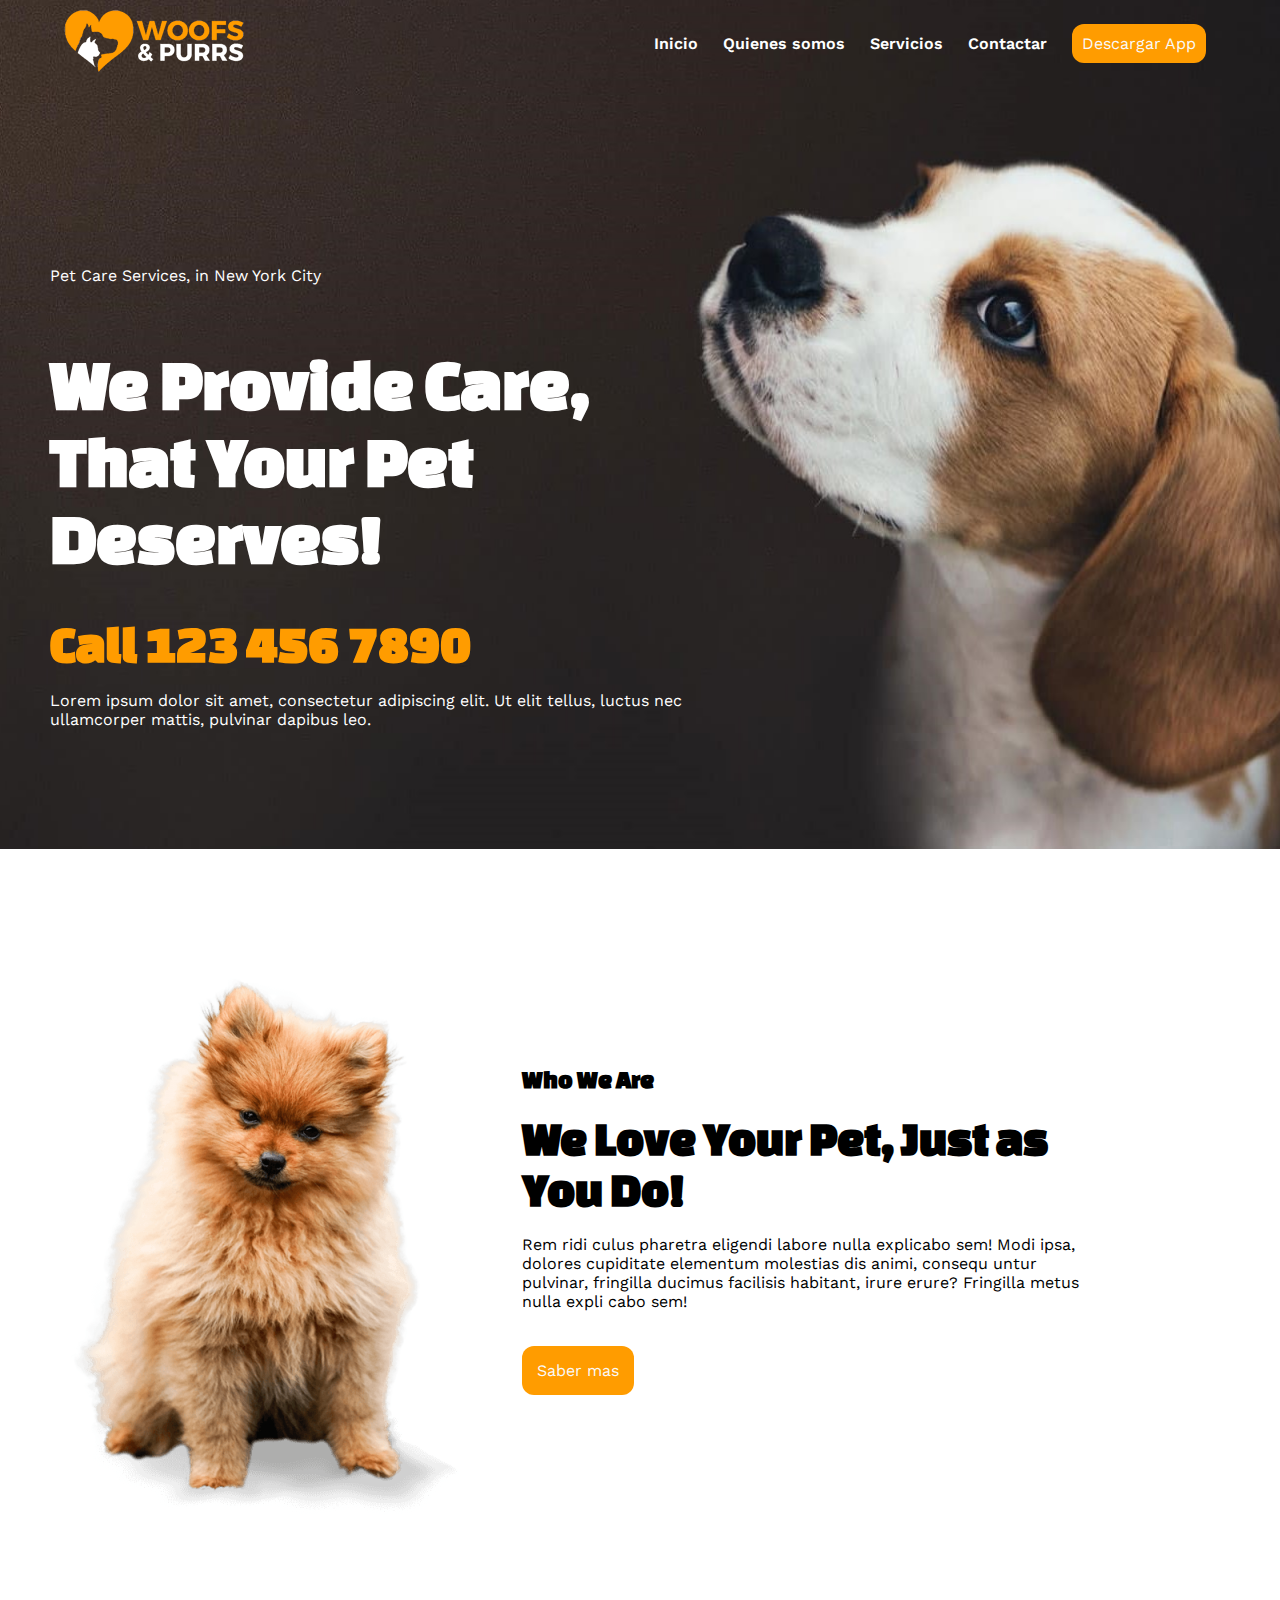
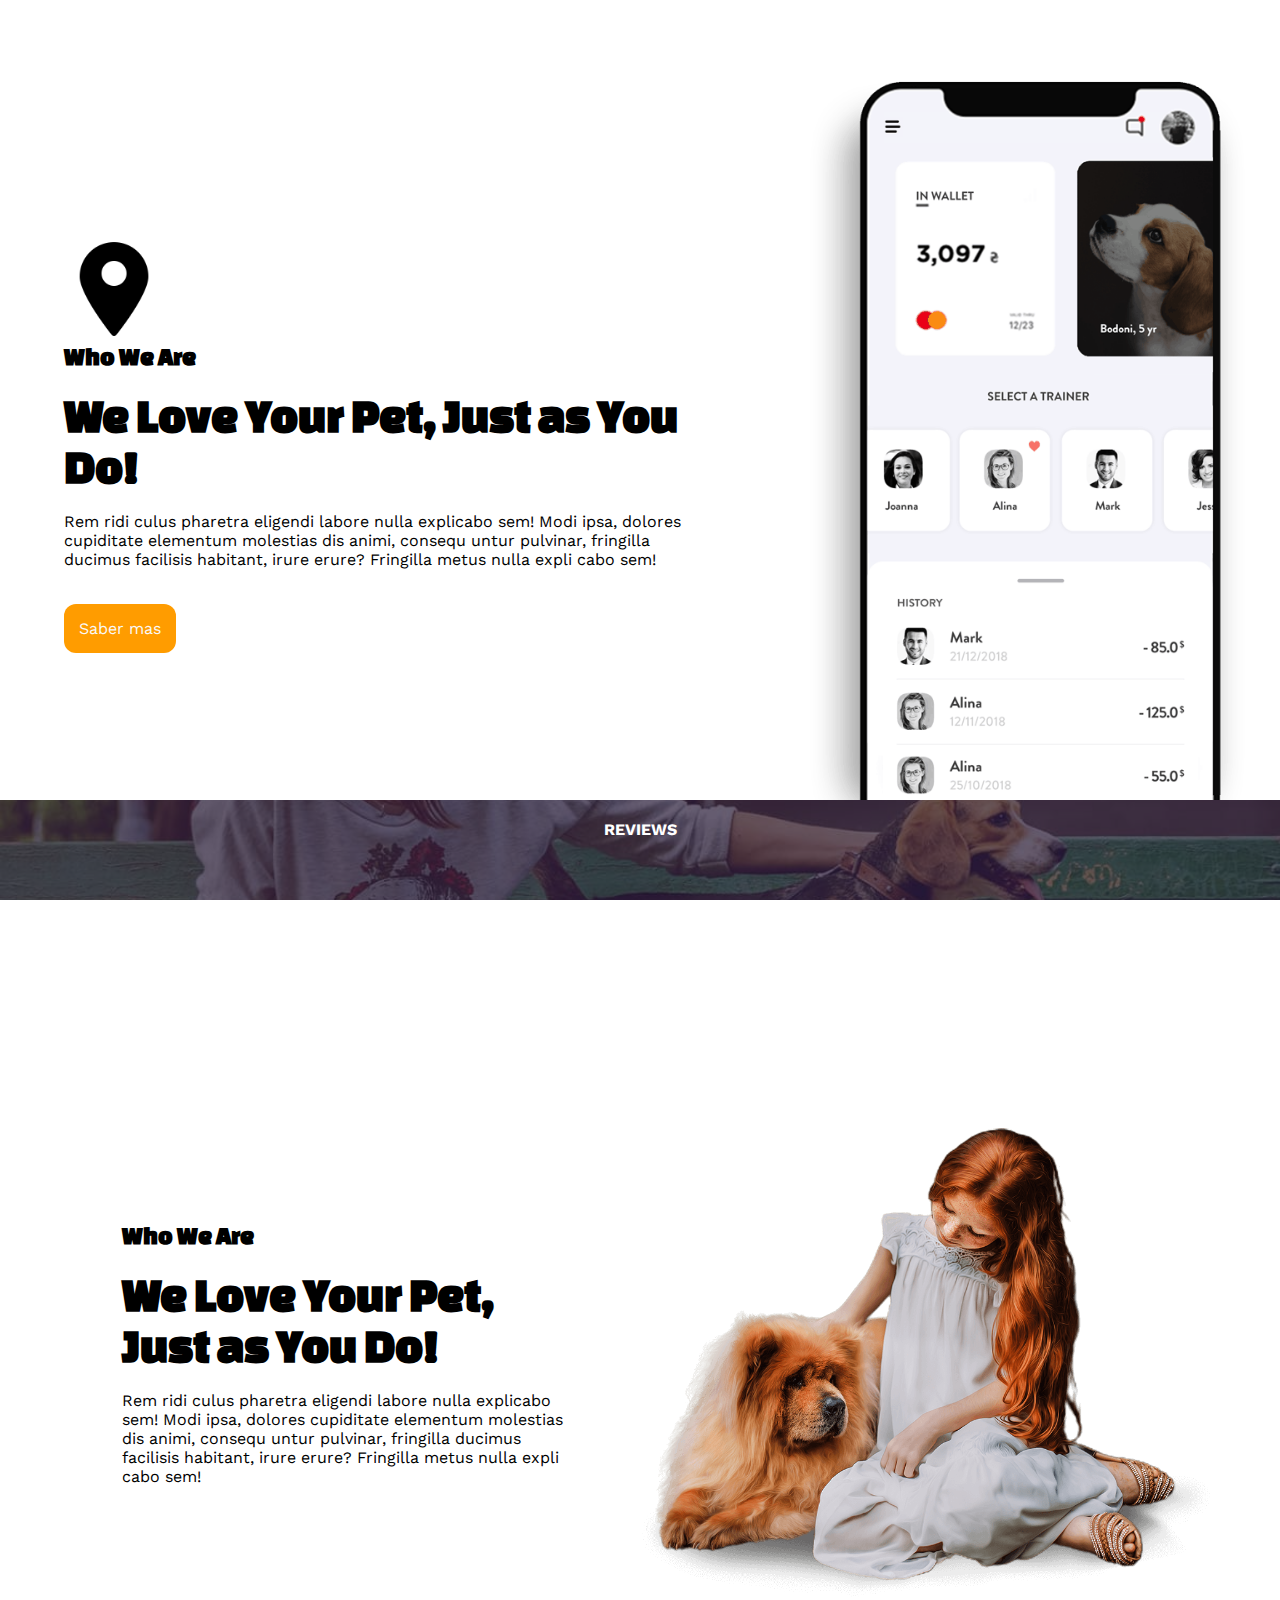
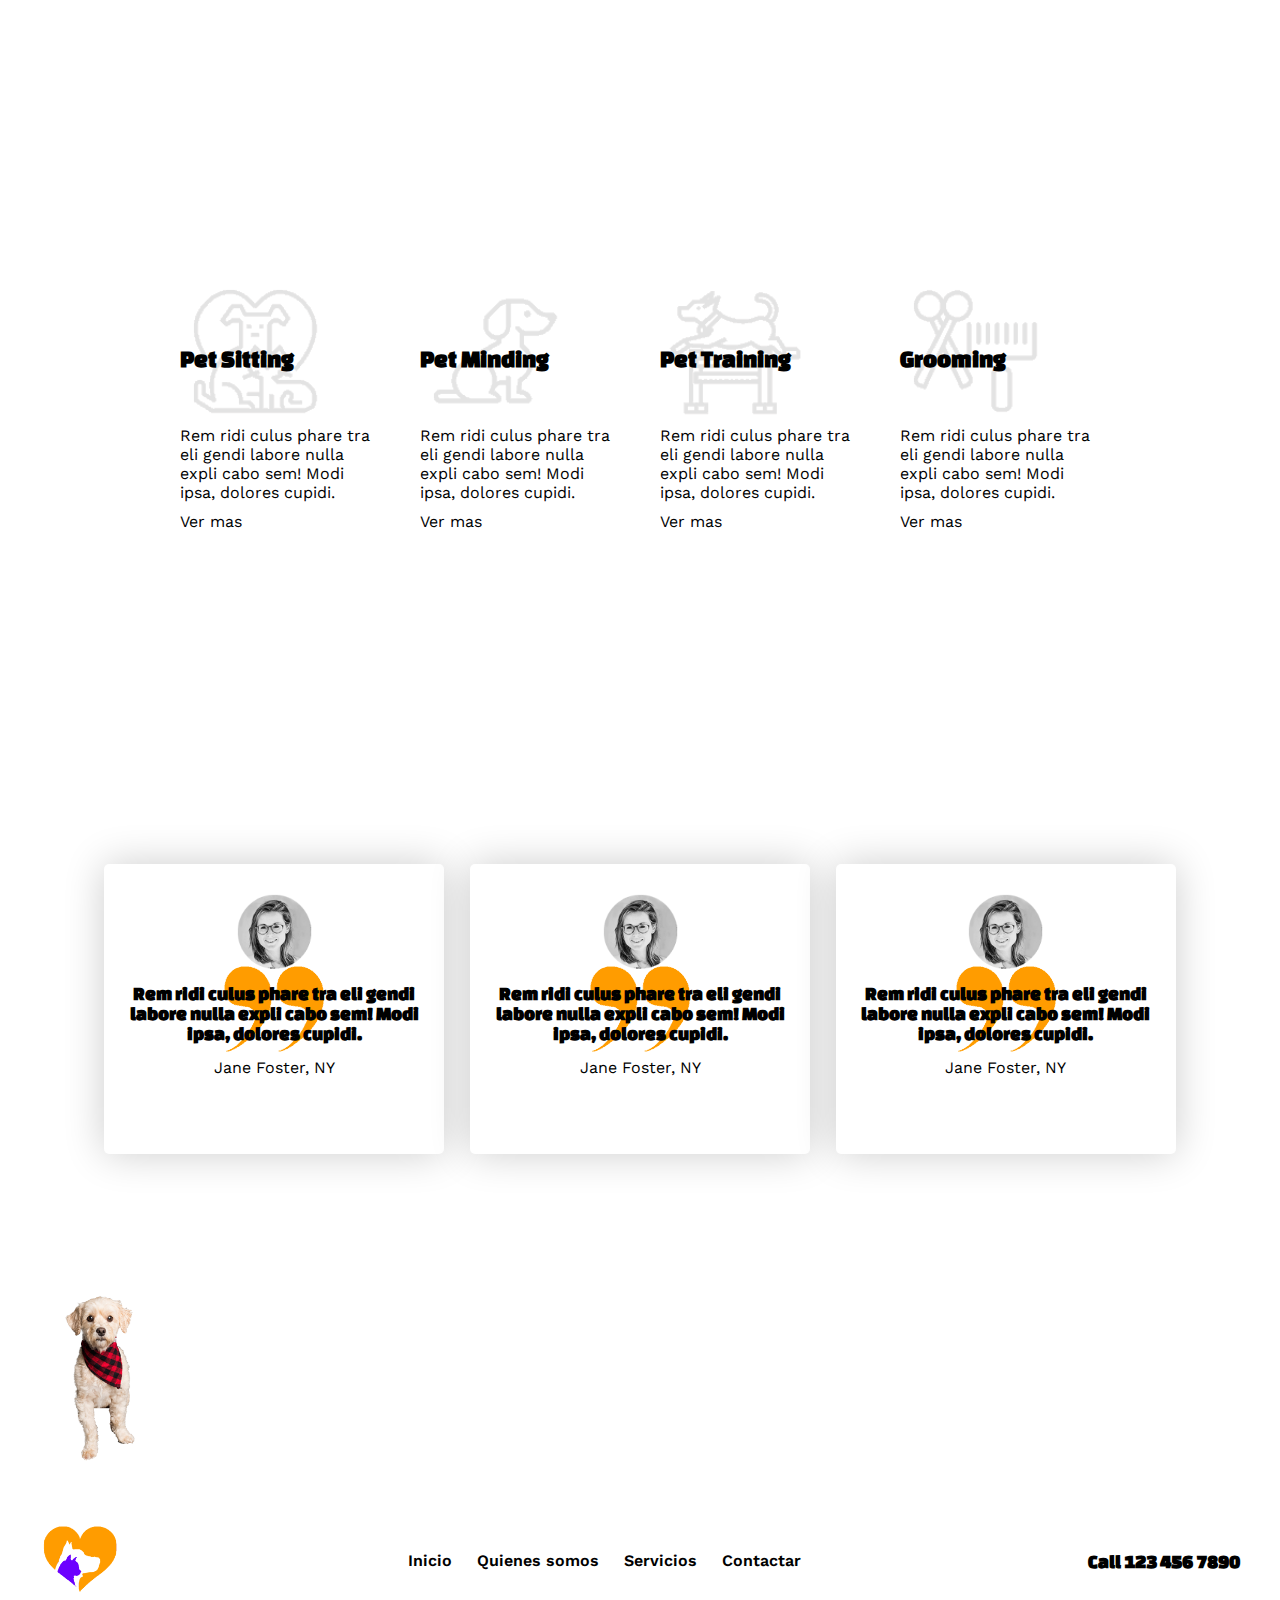
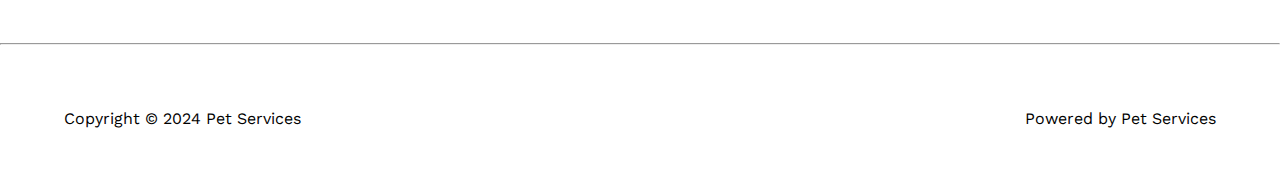
==== index.html @ 8bff8272 "Se mejora la pagina" ====
<!DOCTYPE html>
<html lang="es">
  <head>
    <meta charset="UTF-8" />
    <meta name="viewport" content="width=device-width, initial-scale=1.0" />
    <link rel="stylesheet" href="css/estilo.css" />
    <link rel="preconnect" href="https://fonts.gstatic.com" crossorigin />
    <link
      href="https://fonts.googleapis.com/css2?family=Libre+Baskerville:ital,wght@0,400;0,700;1,400&family=Work+Sans:ital,wght@0,100..900;1,100..900&display=swap"
      rel="stylesheet"
    />
    <link rel="preconnect" href="https://fonts.googleapis.com" />
    <link rel="preconnect" href="https://fonts.gstatic.com" crossorigin />
    <link
      href="https://fonts.googleapis.com/css2?family=Changa+One:ital@0;1&family=Libre+Baskerville:ital,wght@0,400;0,700;1,400&family=Work+Sans:ital,wght@0,100..900;1,100..900&display=swap"
      rel="stylesheet"
    />
   

    <title>VETERINARIA</title>
  </head>
  <body>
    <!-- encabezado lista pequenia -->
    <header id="fondo-menu-superior">
      <section class="contenedor-flexible menu-superior">
        <article  class="contenedor-flexible-espacio-eje-prin
        contenedor-menu-desplegable-flexible">
          <article class="menu-logo-texto">
            <img src="img/logo1-free-img-140x48.png" />
          </article>
          <label for="desplegable" class="boton-desplegar">
            <span class="fa-solid fa-bars">&#9776</span>
          </label>
        </article>
        <input id="desplegable" type="checkbox" />
        <nav class="menu-logo-texto">
          <ul class="menu-principal menu-pequenio">
            <li class="menu-li"><a href="#">Inicio</a></li>
            <li class="menu-li"><a href="paginas/quienes-somos.html">Quienes somos</a></li>
            <li class="menu-li"><a href="paginas/servicios.html">Servicios</a></li>
            <li class="menu-li"><a href="paginas/contactar.html">Contactar</a></li>
            <li class="elemento-boton" id="boton-descargar-app">
              <a href="#">Descargar App</a>
            </li>
          </ul>
        </nav>
      </section>
    </header>
    <!-- encabezado grande con fondo del perrito -->
    <header class="foto-encabezado">
      <article
        class="contenedor-flexible contenedor-flexible-centro-eje-sec 
        contenedor-flexible-espacio-eje-prin menu-superior"
      >
        <article class="menu-logo-texto">
          <img src="img/logo-free-img.png" />
        </article>
        <nav class="menu-logo-texto">
          <ul class="menu-principal">
            <li class="menu-li"><a href="#">Inicio</a></li>
            <li class="menu-li"><a href="paginas/quienes-somos.html">Quienes somos</a></li>
            <li class="menu-li"><a href="paginas/servicios.html">Servicios</a></li>
            <li class="menu-li"><a href="paginas/contactar.html">Contactar</a></li>
            <li class="elemento-boton" id="boton-descargar-app">
              <a href="#">Descargar App</a>
            </li>
          </ul>
        </nav>
      </article>

      <section class="contenedor-flexible" id="elemento-texto-heroe">
        <section id="elemento-texto">
          <p>Pet Care Services, in New York City</p>
          <h1>We Provide Care, That Your Pet Deserves!</h1>
          <h2>Call 123 456 7890</h2>
          <p>
            Lorem ipsum dolor sit amet, consectetur adipiscing elit. Ut elit
            tellus, luctus nec ullamcorper mattis, pulvinar dapibus leo.
          </p>
        </section>
      </section>
    </header>
    <main>
      <!-- seccion saber mas info vet primer perrito-->
      <article
        class="contenedor contenedor-flexible contenedor-flexible-centro-eje-sec"
      >
        <img class="contenedor-imagen" src="img/dog-about-400x542.png" />
        <section class="contenedor-informacion">
          <h3>Who We Are</h3>
          <h2>We Love Your Pet, Just as You Do!</h2>
          <p>
            Rem ridi culus pharetra eligendi labore nulla explicabo sem! Modi
            ipsa, dolores cupiditate elementum molestias dis animi, consequ
            untur pulvinar, fringilla ducimus facilisis habitant, irure erure?
            Fringilla metus nulla expli cabo sem!
          </p>
          <article class="elemento-boton" id="boton-saber-mas">
            <a href="#"
              >Saber mas
              <i class="fas fa-caret-right"></i>
            </a>
          </article>
        </section>
      </article>

      <!-- seccion ubicacion vet -->
      <article
        class="contendor-celular contenedor-flexible 
        contenedor-flexible-centro-eje-sec 
        contenedor-flexible-inverso-eje-prin
        contenedor-inverso"
      >
        <img
          class="contenedor-imagen imagen-celular"
          src="img/app-design-free-img-1.png"
        />
        <section class="contenedor-informacion">
          <img class="imagen-localizacion" src="img/localizacion.png" />

          <h3>Who We Are</h3>
          <h2>We Love Your Pet, Just as You Do!</h2>
          <p>
            Rem ridi culus pharetra eligendi labore nulla explicabo sem! Modi
            ipsa, dolores cupiditate elementum molestias dis animi, consequ
            untur pulvinar, fringilla ducimus facilisis habitant, irure erure?
            Fringilla metus nulla expli cabo sem!
          </p>
          <article class="elemento-boton" id="boton-saber-mas">
            <a href="#"
              >Saber mas
              <i class="fas fa-caret-right"></i>
            </a>
          </article>
        </section>
      </article>

      <!-- seccion clientes vet -->
      <article class="fondo-contendor-redes-sociales ">
        <div class="fondo-morado-redes-sociales">
         
          <p>REVIEWS</p>
        
        </div>

      </article>

      <!-- contenedor info con foto de ninia -->
      <article
        class="contenedor contenedor-flexible contenedor-flexible-centro-eje-sec 
        contenedor-flexible-inverso-eje-prin "
      >
        <img class="imagen-nina" src="img/girl-with-dog-1.png" />
        <section class="contenedor-informacion">
          <h3>Who We Are</h3>
          <h2>We Love Your Pet, Just as You Do!</h2>
          <p>
            Rem ridi culus pharetra eligendi labore nulla explicabo sem! Modi
            ipsa, dolores cupiditate elementum molestias dis animi, consequ
            untur pulvinar, fringilla ducimus facilisis habitant, irure erure?
            Fringilla metus nulla expli cabo sem!
          </p>
        </section>
      </article>

      <!-- seccion servicios vet -->
      <section
        class="contenedor contenedor-flexible contenedor-flexible-centro-eje-sec
         contenedor-flexible-centro-eje-prin contenedor-flexible-wrap"
      >
        <section class="targeta-servicio">
          <section
            class="imagen-contenedor imagen-targeta-servicios"
            style="background-image: url(img/sitting-free-img.png)"
          >
            <h2>Pet Sitting</h2>
          </section>
          <p>
            Rem ridi culus phare tra eli gendi labore nulla expli cabo sem! Modi
            ipsa, dolores cupidi.
          </p>
          <section class="elemento-boton targeta-referencia boton-ver-mas">
            <a href="" class=""
              >Ver mas
              <i class="fas fa-caret-right"></i>
            </a>
          </section>
        </section>

        <section class="targeta-servicio">
          <section
            class="imagen-contenedor imagen-targeta-servicios"
            style="background-image: url(img/minding-free-img.png)"
          >
            <h2>Pet Minding</h2>
          </section>
          <p>
            Rem ridi culus phare tra eli gendi labore nulla expli cabo sem! Modi
            ipsa, dolores cupidi.
          </p>
          <section class="elemento-boton targeta-referencia boton-ver-mas">
            <a href="" class=""
              >Ver mas
              <i class="fas fa-caret-right"></i>
            </a>
          </section>
        </section>

        <section class="targeta-servicio">
          <section
            class="imagen-contenedor imagen-targeta-servicios"
            style="background-image: url(img/training-free-img.png)"
          >
            <h2>Pet Training</h2>
          </section>
          <p>
            Rem ridi culus phare tra eli gendi labore nulla expli cabo sem! Modi
            ipsa, dolores cupidi.
          </p>
          <section class="elemento-boton targeta-referencia boton-ver-mas">
            <a href="" class=""
              >Ver mas
              <i class="fas fa-caret-right"></i>
            </a>
          </section>
        </section>

        <section class="targeta-servicio">
          <section
            class="imagen-contenedor imagen-targeta-servicios"
            style="background-image: url(img/grooming-free-img.png)"
          >
            <h2>Grooming</h2>
          </section>
          <p>
            Rem ridi culus phare tra eli gendi labore nulla expli cabo sem! Modi
            ipsa, dolores cupidi.
          </p>
          <section class="elemento-boton targeta-referencia boton-ver-mas">
            <a href="" class=""
              >Ver mas
              <i class="fas fa-caret-right"></i>
            </a>
          </section>
        </section>
      </section>

      <!-- seccion clientes experiencias -->
      <section
        class="contenedor contenedor-flexible contenedor-flexible-centro-eje-sec contenedor-flexible-centro-eje-prin contenedor-clientes contenedor-flexible-wrap"
      >
        <section class="targeta-clientes">
          <img src="img/client1-free-img.png" alt="" class="imagen-cliente" />
          <h3>
            Rem ridi culus phare tra eli gendi labore nulla expli cabo sem! Modi
            ipsa, dolores cupidi.
          </h3>
          <p class="targeta-referencia">Jane Foster, NY</p>
        </section>
        <section class="targeta-clientes">
          <img src="img/client1-free-img.png" alt="" class="imagen-cliente" />
          <h3>
            Rem ridi culus phare tra eli gendi labore nulla expli cabo sem! Modi
            ipsa, dolores cupidi.
          </h3>
          <p class="targeta-referencia">Jane Foster, NY</p>
        </section>

        <section class="targeta-clientes">
          <img src="img/client1-free-img.png" alt="" class="imagen-cliente" />
          <h3>
            Rem ridi culus phare tra eli gendi labore nulla expli cabo sem! Modi
            ipsa, dolores cupidi.
          </h3>
          <p class="targeta-referencia">Jane Foster, NY</p>
        </section>
      </section>

      <!-- <iframe src="https://www.google.com/maps/embed?pb=!1m14!1m12!1m3!1d30461.81505356121!2d-66.1521268!3d-17.3768704!2m3!1f0!2f0!3f0!3m2!1i1024!2i768!4f13.1!5e0!3m2!1ses-419!2sbo!4v1712264221948!5m2!1ses-419!2sbo" width="600" height="450" style="border:0;" allowfullscreen="" loading="lazy" referrerpolicy="no-referrer-when-downgrade"></iframe> -->
    </main>

    <footer>
      <img src="img/doggy-214x300.png" id="imagen-doggy" >
      <section
        class="contenedor-flexible contenedor-flexible-espacio-eje-prin 
        contenedor-flexible-centro-eje-sec contenedor-footer"
      >
     
        <article class="menu-logo-texto">
          <img src="img/favicon-free-img.png" class="imagen-logo-footer" />
        </article>
        <nav class="menu-logo-texto">
          <ul class="menu-principal">
            <li class="menu-li"><a href="#">Inicio</a></li>
            <li class="menu-li"><a href="paginas/quienes-somos.html">Quienes somos</a></li>
            <li class="menu-li"><a href="paginas/servicios.html">Servicios</a></li>
            <li class="menu-li"><a href="paginas/contactar.html">Contactar</a></li>
          </ul>
        </nav>
        <h3>Call 123 456 7890</h3>
      </section>
      <hr />
      <section
        class="contenedor-flexible contenedor-flexible-espacio-eje-prin texto-footer"
      >
        <p>Copyright © 2024 Pet Services</p>
        <p>Powered by Pet Services</p>
      </section>
    </footer>
  </body>
</html>
---- css/estilo.css ----
:root{
    --color-amarillo:#ff9c00;
}
*{
    margin: 0;
    padding: 0;
   
}
.imagen-celular{
    height: auto;
    width: 500px;
    position: relative;
    animation-name: efecto-celular;
    animation-duration: 1s;
    z-index: 1;
}
@keyframes efecto-celular{
    0%  {top:100px;}
    75% {top:0px;}
    100% {top:0px;}
}
.fondo-contendor-redes-sociales{
    
    background-image: url("../img/feature-img2-free-img.jpg");
    background-position: center center;
    background-size: cover;
    background-repeat: no-repeat;
    position: relative;
    width: 100%;
    top: -80px;
    height: 100px;
    z-index: 2;
}



.fondo-morado-redes-sociales{
    background-color: rgba(38, 26, 53, 0.7);
    height: 100px;
    text-align: center;
}
.fondo-morado-redes-sociales p{
    position: relative;
    padding-top: 20px;
    color: white;
    font-weight: bold;
    
    
}
.contenedor-flexible{
    display: flex;
    flex-direction: row;
}
.contenedor-flexible-columnas{
    flex-direction: column;
}
.contenedor-flexible-inverso-eje-prin{
    flex-direction: row-reverse;
}
.contenedor-flexible-inverso-eje-sec{
    flex-direction: column-reverse;
}
.contenedor-flexible-centro-eje-prin{
    justify-content: center;
}
.contenedor-flexible-centro-eje-sec{
    align-items: center;
}
.contenedor-flexible-espacio-eje-prin{
    justify-content: space-between;
}
.contenedor-flexible-espacio-eje-sec{
    align-items: space-between;
}
.contenedor-flexible-wrap{
    flex-wrap: wrap;
}
body{
    font-family: "Work Sans", sans-serif;
}
.foto-encabezado{
    background-image: url("../img/perrito-pequenio.jpg");
    background-repeat: no-repeat;
    background-size:110% 110%;
    background-position: center center;
}
.targeta-clientes{
    margin: 1%;
    flex-basis: 300px;
    height: 250px;
    padding: 20px;
    box-shadow:0px 0px 40px  rgba(0, 0, 0, 0.2);
    border-radius: 5px;
    background-image: url("../img/quotes-free-img.png");
    background-size: auto;
    background-position:center center;
    background-repeat: no-repeat;
    text-align: center;
    background-color: #ffffff;
}
#fondo-menu-superior{
display: none;
}
.menu-superior{
    width: 90%;
    margin: 0 auto;
    padding: 10px;
}

.menu-principal li{
    display: inline;
    padding: 0 10px;
    
}
.menu-principal .menu-li a{
    text-decoration: none;
    font-weight: 600;
    color: rgb(255, 255, 255);

    
}
.menu-principal .menu-li a:hover{
    color: #ff9c00;
    font-weight: 600;
    
}
.elemento-boton a{
    text-decoration: none;
    color: rgb(250, 249, 249);
    background-color: #ff9c00;
    padding: 15px;
    border-radius: 12px;
    margin: 50px 0;
}
#boton-descargar-app a{
    padding: 10px;

}
.elemento-boton a:hover{
    background-color: #6c00ff;
    color: #ffffff;
}
#elemento-texto-heroe{
    justify-content:left;
}
.boton-secundario a{
    padding: 20px;
}
h1,h2,h3{
    font-family: "Changa One", display;
}
#elemento-texto{
    width: 50%;
    margin: 180px 0 100px 50px;
}
#elemento-texto p{
    font-size: 1em;
    color: #ffffff;
    padding-bottom: 20px;
    
}
#elemento-texto h1{
    font-size: 4.5em;
    color: #ffffff;
    font-weight: bold;
    padding: 40px 0;
}

#elemento-texto h2{
    font-size: 52px;
    color: var(--color-amarillo);
    font-weight: bold;
    padding-bottom: 20px;
}
#imagen-doggy{
    height: auto;
    width: 10%;
    padding-left: 3%;
}
/*  */
.contenedor{
 background-color: #ffffff;
 height: auto;
 width: 90%;
 padding: 10% 0 10% 5%;
}

.imagen-nina{
    height: auto;
    width: 50%;
    padding-top: 20px;

}

.contenedor-informacion{
    width: 50%;
    margin: 0 5%;
}
.contenedor-informacion h3{
font-size: 25px;
}
.contenedor-informacion p{
    font-size: 16px;
    }
    
.contenedor-informacion h2{
    font-size: 3rem;
    margin: 20px 0;

    }

#boton-saber-mas{
    margin: 50px 0;
}

#boton-saber-mas a{
    padding: 15px;
}
.contenedor-inverso{
    justify-content: flex-end;
}
.imagen-localizacion{
    height:100px;
     width:100px;
}
.imagen-targeta-servicios h2{
    padding-top: 15px
}
.imagen-targeta-servicios{
    height: 50%;
    display: flex;
    align-items: center;
    background-size: contain;
    background-repeat: no-repeat;
}

.contenedor-clientes{
    width: 100%;
    padding-left: 0%;
}
.contenedor-footer{
    padding: 40px;
}
.imagen-logo-footer{
    height: 80px;
    width: auto;
}
.texto-footer{
    padding: 5%;
}

.imagen-cliente{
    height: 30%; width: 25%; margin: 10px;
}
.targeta-referencia{
    padding-top: 5%
}
.boton-ver-mas a{
    background-color: transparent; color: black; padding: 0;
}
.contenedor-footer .menu-principal a{
    color: black;
}
.targeta-servicio{
    flex-basis: 200px; height: 300px; padding: 20px
}
.boton-desplegar{
    width: 5%;
     background-color: var(--color-amarillo); 
     text-align: center;
      padding: 2%;
      height: 5%;
    

}
#desplegable{
    display: none;
 
}
.boton-desplegar{
    cursor: pointer;
}
@media  (width<900px) {
   
    .contenedor-flexible{
        flex-direction: column;
    }


    .texto-footer {
        flex-direction: row;
   }
   .contendor-celular{
    flex-direction:column-reverse;
    }
    .contenedor-menu-desplegable-flexible{
        display: flex;
        flex-direction: row;
        align-items: center;
    }
    .contenedor-flexible-espacio{
        align-items: center;
    } 
    .foto-encabezado{
        background-size:cover;
    }
    .foto-encabezado .menu-superior{
        display: none;
    }
    #elemento-texto h1{
        font-size: 3em;
    }
    
    
    .menu-pequenio li{
        display: none;
        text-align: left;
        padding: 2%;
        border-bottom: solid gray;
    }
    .menu-principal .menu-li a{
         color: gray;
    }
   .contenedor-footer ul{
    padding-bottom: 15%;
   }
    #desplegable:checked ~ .menu-logo-texto .menu-pequenio li {
        display: block;
    }
    .menu-principal .elemento-boton {
       margin: 2% 0%;
       border-bottom: none;
    }
    #fondo-menu-superior{
        background-color: #ffffff;
        display: block;

    }

  
    .contenedor-imagen{
        height: 270px;
        width: 200px;

    }
    .contenedor-informacion h2{
        font-size: 2rem;
    }
    .contenedor-informacion{
        text-align: center;
        margin: 0;
    }

    /*  */
   .targeta-clientes{
    width: 50%;

   }
   #contendor-fundadores h2{
    font-size: 2em;
   }
}
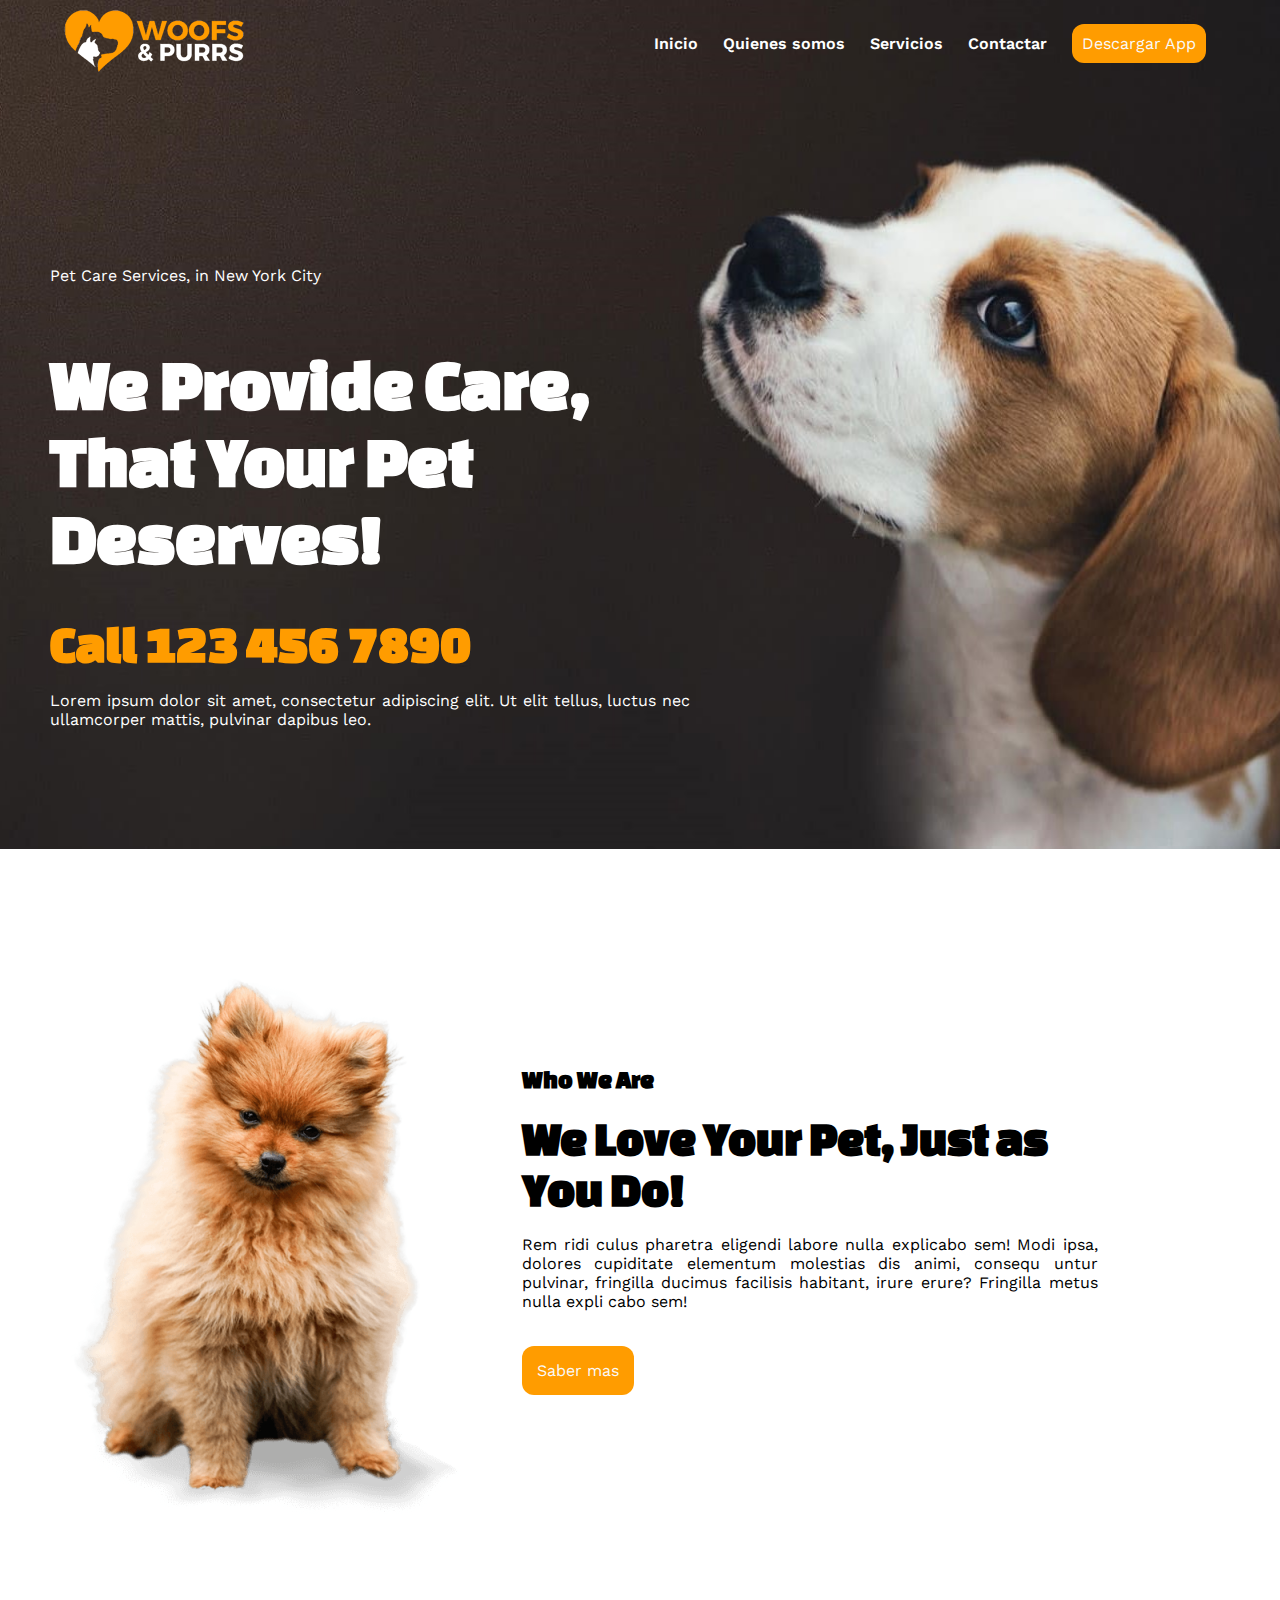
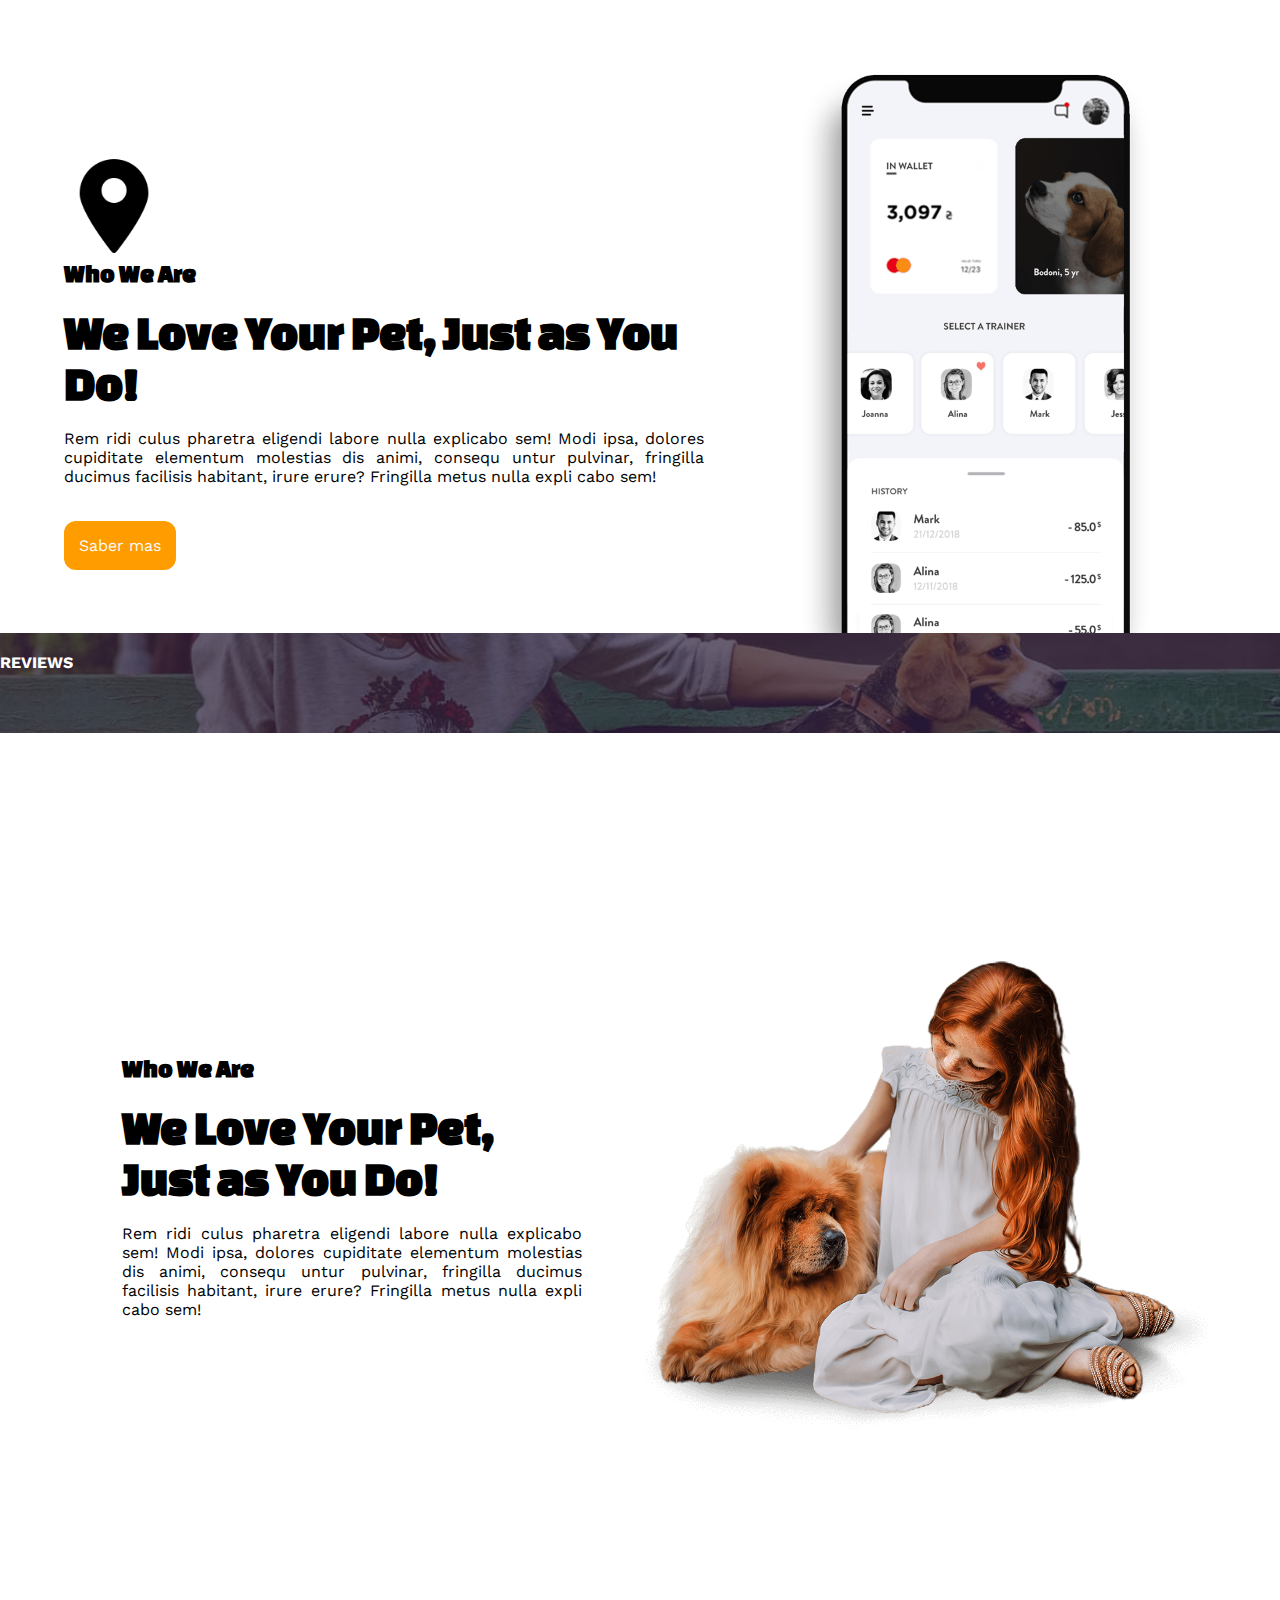
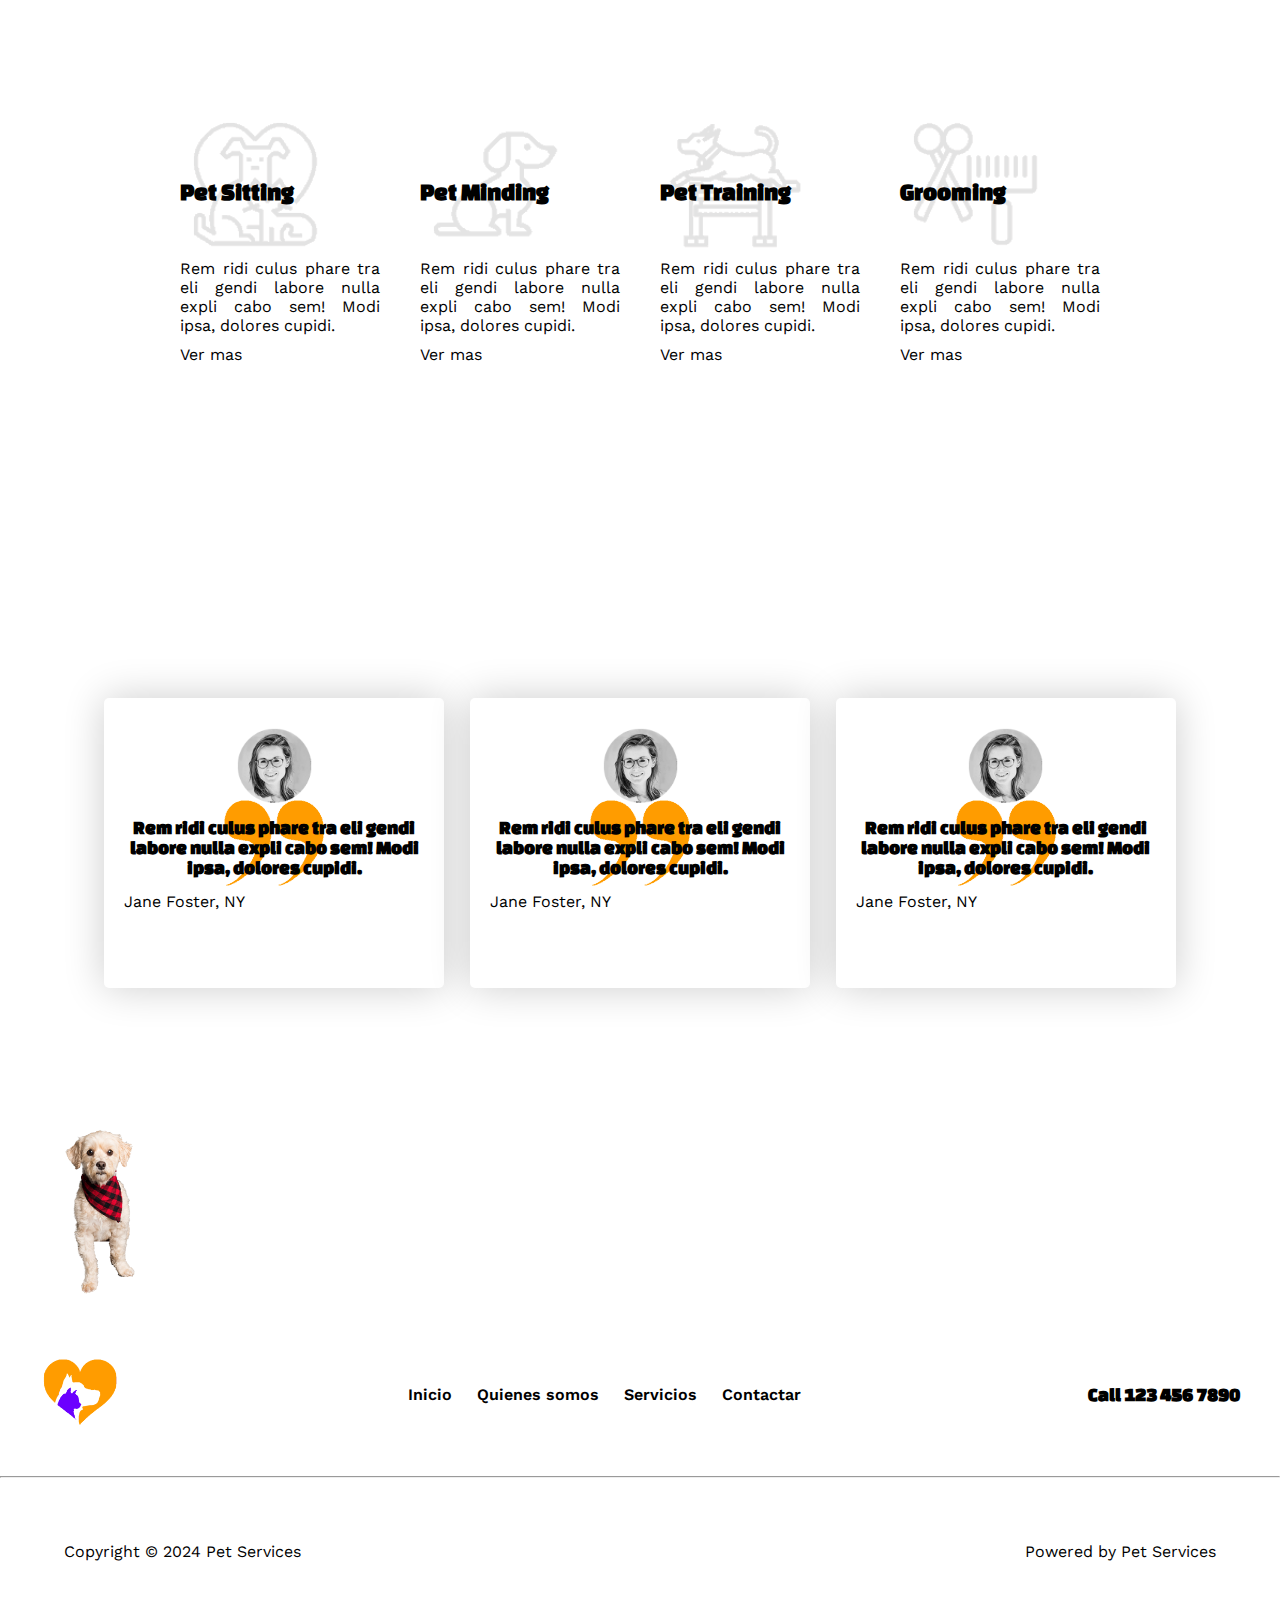
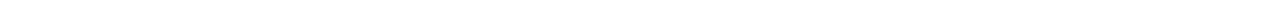
==== commit a97529be: "Refactoring" ====
--- a/index.html
+++ b/index.html
@@ -25,9 +25,9 @@
       <section class="contenedor-flexible menu-superior">
         <article  class="contenedor-flexible-espacio-eje-prin
         contenedor-menu-desplegable-flexible">
-          <article class="menu-logo-texto">
+          <div class="menu-logo-texto">
             <img src="img/logo1-free-img-140x48.png" />
-          </article>
+          </div>
           <label for="desplegable" class="boton-desplegar">
             <span class="fa-solid fa-bars">&#9776</span>
           </label>
@@ -52,9 +52,9 @@
         class="contenedor-flexible contenedor-flexible-centro-eje-sec 
         contenedor-flexible-espacio-eje-prin menu-superior"
       >
-        <article class="menu-logo-texto">
+        <div class="menu-logo-texto">
           <img src="img/logo-free-img.png" />
-        </article>
+        </div>
         <nav class="menu-logo-texto">
           <ul class="menu-principal">
             <li class="menu-li"><a href="#">Inicio</a></li>
@@ -83,7 +83,9 @@
     <main>
       <!-- seccion saber mas info vet primer perrito-->
       <article
-        class="contenedor contenedor-flexible contenedor-flexible-centro-eje-sec"
+        class="contenedor 
+        contenedor-flexible 
+        contenedor-flexible-centro-eje-sec"
       >
         <img class="contenedor-imagen" src="img/dog-about-400x542.png" />
         <section class="contenedor-informacion">
@@ -135,7 +137,7 @@
         </section>
       </article>
 
-      <!-- seccion clientes vet -->
+      <!-- seccion revistas vet -->
       <article class="fondo-contendor-redes-sociales ">
         <div class="fondo-morado-redes-sociales">
          
--- a/css/estilo.css
+++ b/css/estilo.css
@@ -1,362 +1,357 @@
-:root{
-    --color-amarillo:#ff9c00;
-}
-*{
-    margin: 0;
-    padding: 0;
-   
-}
-.imagen-celular{
-    height: auto;
-    width: 500px;
-    position: relative;
-    animation-name: efecto-celular;
-    animation-duration: 1s;
-    z-index: 1;
-}
-@keyframes efecto-celular{
-    0%  {top:100px;}
-    75% {top:0px;}
-    100% {top:0px;}
-}
-.fondo-contendor-redes-sociales{
-    
-    background-image: url("../img/feature-img2-free-img.jpg");
-    background-position: center center;
-    background-size: cover;
-    background-repeat: no-repeat;
-    position: relative;
-    width: 100%;
-    top: -80px;
-    height: 100px;
-    z-index: 2;
-}
-
-
-
-.fondo-morado-redes-sociales{
-    background-color: rgba(38, 26, 53, 0.7);
-    height: 100px;
-    text-align: center;
-}
-.fondo-morado-redes-sociales p{
-    position: relative;
-    padding-top: 20px;
-    color: white;
-    font-weight: bold;
-    
-    
-}
-.contenedor-flexible{
+
+::selection{
+  background-color: #ff9c00;
+  color: black;
+}
+* {
+  margin: 0;
+  padding: 0;
+}
+p{
+  text-align: justify;
+}
+.imagen-celular {
+  height: auto;
+  width: 400px;
+  position: relative;
+  animation-name: efecto-celular;
+  animation-duration: 4s;
+  z-index: 1;
+}
+@keyframes efecto-celular {
+  0% {
+    top: 100px;
+  }
+  75% {
+    top: 0px;
+  }
+  100% {
+    top: 0px;
+  }
+}
+.fondo-contendor-redes-sociales {
+  background-image: url("../img/feature-img2-free-img.jpg");
+  background-position: center center;
+  background-size: cover;
+  background-repeat: no-repeat;
+  position: relative;
+  width: 100%;
+  top: -80px;
+  height: 100px;
+  z-index: 2;
+}
+
+.fondo-morado-redes-sociales {
+  background-color: rgba(38, 26, 53, 0.7);
+  height: 100px;
+  text-align: center;
+}
+.fondo-morado-redes-sociales p {
+  position: relative;
+  padding-top: 20px;
+  color: white;
+  font-weight: bold;
+}
+.contenedor-flexible {
+  display: flex;
+  flex-direction: row;
+}
+.contenedor-flexible-columnas {
+  flex-direction: column;
+}
+.contenedor-flexible-inverso-eje-prin {
+  flex-direction: row-reverse;
+}
+.contenedor-flexible-inverso-eje-sec {
+  flex-direction: column-reverse;
+}
+.contenedor-flexible-centro-eje-prin {
+  justify-content: center;
+}
+.contenedor-flexible-centro-eje-sec {
+  align-items: center;
+}
+.contenedor-flexible-espacio-eje-prin {
+  justify-content: space-between;
+}
+.contenedor-flexible-espacio-eje-sec {
+  align-items: space-between;
+}
+.contenedor-flexible-wrap {
+  flex-wrap: wrap;
+}
+body {
+  font-family: "Work Sans", sans-serif;
+}
+.foto-encabezado {
+  background-image: url("../img/perrito-pequenio.jpg");
+  background-repeat: no-repeat;
+  background-size: 110% 110%;
+  background-position: center center;
+}
+.targeta-clientes {
+  margin: 1%;
+  flex-basis: 300px;
+  height: 250px;
+  padding: 20px;
+  box-shadow: 0px 0px 40px rgba(0, 0, 0, 0.2);
+  border-radius: 5px;
+  background-image: url("../img/quotes-free-img.png");
+  background-size: auto;
+  background-position: center center;
+  background-repeat: no-repeat;
+  text-align: center;
+  background-color: #ffffff;
+}
+#fondo-menu-superior {
+  display: none;
+}
+.menu-superior {
+  width: 90%;
+  margin: 0 auto;
+  padding: 10px;
+}
+
+.menu-principal li {
+  display: inline;
+  padding: 0 10px;
+}
+.menu-principal .menu-li a {
+  text-decoration: none;
+  font-weight: 600;
+  color: rgb(255, 255, 255);
+}
+.menu-principal .menu-li a:hover {
+  color: #ff9c00;
+  font-weight: 600;
+}
+.elemento-boton a {
+  text-decoration: none;
+  color: rgb(250, 249, 249);
+  background-color: #ff9c00;
+  padding: 15px;
+  border-radius: 12px;
+  margin: 50px 0;
+}
+#boton-descargar-app a {
+  padding: 10px;
+}
+.elemento-boton a:hover {
+  background-color: #6c00ff;
+  color: #ffffff;
+}
+#elemento-texto-heroe {
+  justify-content: left;
+}
+.boton-secundario a {
+  padding: 20px;
+}
+h1,
+h2,
+h3 {
+  font-family: "Changa One", display;
+}
+#elemento-texto {
+  width: 50%;
+  margin: 180px 0 100px 50px;
+}
+#elemento-texto p {
+  font-size: 1em;
+  color: #ffffff;
+  padding-bottom: 20px;
+}
+#elemento-texto h1 {
+  font-size: 4.5em;
+  color: #ffffff;
+  font-weight: bold;
+  padding: 40px 0;
+}
+
+#elemento-texto h2 {
+  font-size: 52px;
+  color: #ff9c00;
+  font-weight: bold;
+  padding-bottom: 20px;
+}
+#imagen-doggy {
+  height: auto;
+  width: 10%;
+  padding-left: 3%;
+}
+/*  */
+.contenedor {
+  background-color: #ffffff;
+  height: auto;
+  width: 90%;
+  padding: 10% 0 10% 5%;
+}
+
+.imagen-nina {
+  height: auto;
+  width: 50%;
+  padding-top: 20px;
+}
+
+.contenedor-informacion {
+  width: 50%;
+  margin: 0 5%;
+}
+.contenedor-informacion h3 {
+  font-size: 25px;
+}
+.contenedor-informacion p {
+  font-size: 16px;
+}
+
+.contenedor-informacion h2 {
+  font-size: 3rem;
+  margin: 20px 0;
+}
+
+#boton-saber-mas {
+  margin: 50px 0;
+}
+
+#boton-saber-mas a {
+  padding: 15px;
+}
+.contenedor-inverso {
+  justify-content: flex-end;
+}
+.imagen-localizacion {
+  height: 100px;
+  width: 100px;
+}
+.imagen-targeta-servicios h2 {
+  padding-top: 15px;
+}
+.imagen-targeta-servicios {
+  height: 50%;
+  display: flex;
+  align-items: center;
+  background-size: contain;
+  background-repeat: no-repeat;
+}
+
+.contenedor-clientes {
+  width: 100%;
+  padding-left: 0%;
+}
+.contenedor-footer {
+  padding: 40px;
+}
+.imagen-logo-footer {
+  height: 80px;
+  width: auto;
+}
+.texto-footer {
+  padding: 5%;
+}
+
+.imagen-cliente {
+  height: 30%;
+  width: 25%;
+  margin: 10px;
+}
+.targeta-referencia {
+  padding-top: 5%;
+}
+.boton-ver-mas a {
+  background-color: transparent;
+  color: black;
+  padding: 0;
+}
+.contenedor-footer .menu-principal a {
+  color: black;
+}
+.targeta-servicio {
+  flex-basis: 200px;
+  height: 300px;
+  padding: 20px;
+}
+.boton-desplegar {
+  width: 5%;
+  background-color: #ff9c00;
+  text-align: center;
+  padding: 2%;
+  height: 5%;
+}
+#desplegable {
+  display: none;
+}
+.boton-desplegar {
+  cursor: pointer;
+}
+@media (width<900px) {
+  .contenedor-flexible {
+    flex-direction: column;
+  }
+
+  .texto-footer {
+    flex-direction: row;
+  }
+  .contendor-celular {
+    flex-direction: column-reverse;
+  }
+  .contenedor-menu-desplegable-flexible {
     display: flex;
     flex-direction: row;
-}
-.contenedor-flexible-columnas{
-    flex-direction: column;
-}
-.contenedor-flexible-inverso-eje-prin{
-    flex-direction: row-reverse;
-}
-.contenedor-flexible-inverso-eje-sec{
-    flex-direction: column-reverse;
-}
-.contenedor-flexible-centro-eje-prin{
-    justify-content: center;
-}
-.contenedor-flexible-centro-eje-sec{
     align-items: center;
-}
-.contenedor-flexible-espacio-eje-prin{
-    justify-content: space-between;
-}
-.contenedor-flexible-espacio-eje-sec{
-    align-items: space-between;
-}
-.contenedor-flexible-wrap{
-    flex-wrap: wrap;
-}
-body{
-    font-family: "Work Sans", sans-serif;
-}
-.foto-encabezado{
-    background-image: url("../img/perrito-pequenio.jpg");
-    background-repeat: no-repeat;
-    background-size:110% 110%;
-    background-position: center center;
-}
-.targeta-clientes{
-    margin: 1%;
-    flex-basis: 300px;
-    height: 250px;
-    padding: 20px;
-    box-shadow:0px 0px 40px  rgba(0, 0, 0, 0.2);
-    border-radius: 5px;
-    background-image: url("../img/quotes-free-img.png");
-    background-size: auto;
-    background-position:center center;
-    background-repeat: no-repeat;
+  }
+  .contenedor-flexible-espacio {
+    align-items: center;
+  }
+  .foto-encabezado {
+    background-size: cover;
+  }
+  .foto-encabezado .menu-superior {
+    display: none;
+  }
+  #elemento-texto h1 {
+    font-size: 3em;
+  }
+
+  .menu-pequenio li {
+    display: none;
+    text-align: left;
+    padding: 2%;
+    border-bottom: solid gray;
+  }
+  .menu-principal .menu-li a {
+    color: gray;
+  }
+  .contenedor-footer ul {
+    padding-bottom: 15%;
+  }
+  #desplegable:checked ~ .menu-logo-texto .menu-pequenio li {
+    display: block;
+  }
+  .menu-principal .elemento-boton {
+    margin: 2% 0%;
+    border-bottom: none;
+  }
+  #fondo-menu-superior {
+    background-color: #ffffff;
+    display: block;
+  }
+
+  .contenedor-imagen {
+    height: 270px;
+    width: 200px;
+  }
+  .contenedor-informacion h2 {
+    font-size: 2rem;
+  }
+  .contenedor-informacion {
     text-align: center;
-    background-color: #ffffff;
-}
-#fondo-menu-superior{
-display: none;
-}
-.menu-superior{
-    width: 90%;
-    margin: 0 auto;
-    padding: 10px;
-}
-
-.menu-principal li{
-    display: inline;
-    padding: 0 10px;
-    
-}
-.menu-principal .menu-li a{
-    text-decoration: none;
-    font-weight: 600;
-    color: rgb(255, 255, 255);
-
-    
-}
-.menu-principal .menu-li a:hover{
-    color: #ff9c00;
-    font-weight: 600;
-    
-}
-.elemento-boton a{
-    text-decoration: none;
-    color: rgb(250, 249, 249);
-    background-color: #ff9c00;
-    padding: 15px;
-    border-radius: 12px;
-    margin: 50px 0;
-}
-#boton-descargar-app a{
-    padding: 10px;
-
-}
-.elemento-boton a:hover{
-    background-color: #6c00ff;
-    color: #ffffff;
-}
-#elemento-texto-heroe{
-    justify-content:left;
-}
-.boton-secundario a{
-    padding: 20px;
-}
-h1,h2,h3{
-    font-family: "Changa One", display;
-}
-#elemento-texto{
+    margin: 0;
+  }
+
+  /*  */
+  .targeta-clientes {
     width: 50%;
-    margin: 180px 0 100px 50px;
-}
-#elemento-texto p{
-    font-size: 1em;
-    color: #ffffff;
-    padding-bottom: 20px;
-    
-}
-#elemento-texto h1{
-    font-size: 4.5em;
-    color: #ffffff;
-    font-weight: bold;
-    padding: 40px 0;
-}
-
-#elemento-texto h2{
-    font-size: 52px;
-    color: var(--color-amarillo);
-    font-weight: bold;
-    padding-bottom: 20px;
-}
-#imagen-doggy{
-    height: auto;
-    width: 10%;
-    padding-left: 3%;
-}
-/*  */
-.contenedor{
- background-color: #ffffff;
- height: auto;
- width: 90%;
- padding: 10% 0 10% 5%;
-}
-
-.imagen-nina{
-    height: auto;
-    width: 50%;
-    padding-top: 20px;
-
-}
-
-.contenedor-informacion{
-    width: 50%;
-    margin: 0 5%;
-}
-.contenedor-informacion h3{
-font-size: 25px;
-}
-.contenedor-informacion p{
-    font-size: 16px;
-    }
-    
-.contenedor-informacion h2{
-    font-size: 3rem;
-    margin: 20px 0;
-
-    }
-
-#boton-saber-mas{
-    margin: 50px 0;
-}
-
-#boton-saber-mas a{
-    padding: 15px;
-}
-.contenedor-inverso{
-    justify-content: flex-end;
-}
-.imagen-localizacion{
-    height:100px;
-     width:100px;
-}
-.imagen-targeta-servicios h2{
-    padding-top: 15px
-}
-.imagen-targeta-servicios{
-    height: 50%;
-    display: flex;
-    align-items: center;
-    background-size: contain;
-    background-repeat: no-repeat;
-}
-
-.contenedor-clientes{
-    width: 100%;
-    padding-left: 0%;
-}
-.contenedor-footer{
-    padding: 40px;
-}
-.imagen-logo-footer{
-    height: 80px;
-    width: auto;
-}
-.texto-footer{
-    padding: 5%;
-}
-
-.imagen-cliente{
-    height: 30%; width: 25%; margin: 10px;
-}
-.targeta-referencia{
-    padding-top: 5%
-}
-.boton-ver-mas a{
-    background-color: transparent; color: black; padding: 0;
-}
-.contenedor-footer .menu-principal a{
-    color: black;
-}
-.targeta-servicio{
-    flex-basis: 200px; height: 300px; padding: 20px
-}
-.boton-desplegar{
-    width: 5%;
-     background-color: var(--color-amarillo); 
-     text-align: center;
-      padding: 2%;
-      height: 5%;
-    
-
-}
-#desplegable{
-    display: none;
- 
-}
-.boton-desplegar{
-    cursor: pointer;
-}
-@media  (width<900px) {
-   
-    .contenedor-flexible{
-        flex-direction: column;
-    }
-
-
-    .texto-footer {
-        flex-direction: row;
-   }
-   .contendor-celular{
-    flex-direction:column-reverse;
-    }
-    .contenedor-menu-desplegable-flexible{
-        display: flex;
-        flex-direction: row;
-        align-items: center;
-    }
-    .contenedor-flexible-espacio{
-        align-items: center;
-    } 
-    .foto-encabezado{
-        background-size:cover;
-    }
-    .foto-encabezado .menu-superior{
-        display: none;
-    }
-    #elemento-texto h1{
-        font-size: 3em;
-    }
-    
-    
-    .menu-pequenio li{
-        display: none;
-        text-align: left;
-        padding: 2%;
-        border-bottom: solid gray;
-    }
-    .menu-principal .menu-li a{
-         color: gray;
-    }
-   .contenedor-footer ul{
-    padding-bottom: 15%;
-   }
-    #desplegable:checked ~ .menu-logo-texto .menu-pequenio li {
-        display: block;
-    }
-    .menu-principal .elemento-boton {
-       margin: 2% 0%;
-       border-bottom: none;
-    }
-    #fondo-menu-superior{
-        background-color: #ffffff;
-        display: block;
-
-    }
-
-  
-    .contenedor-imagen{
-        height: 270px;
-        width: 200px;
-
-    }
-    .contenedor-informacion h2{
-        font-size: 2rem;
-    }
-    .contenedor-informacion{
-        text-align: center;
-        margin: 0;
-    }
-
-    /*  */
-   .targeta-clientes{
-    width: 50%;
-
-   }
-   #contendor-fundadores h2{
+  }
+  #contendor-fundadores h2 {
     font-size: 2em;
-   }
-}+  }
+}
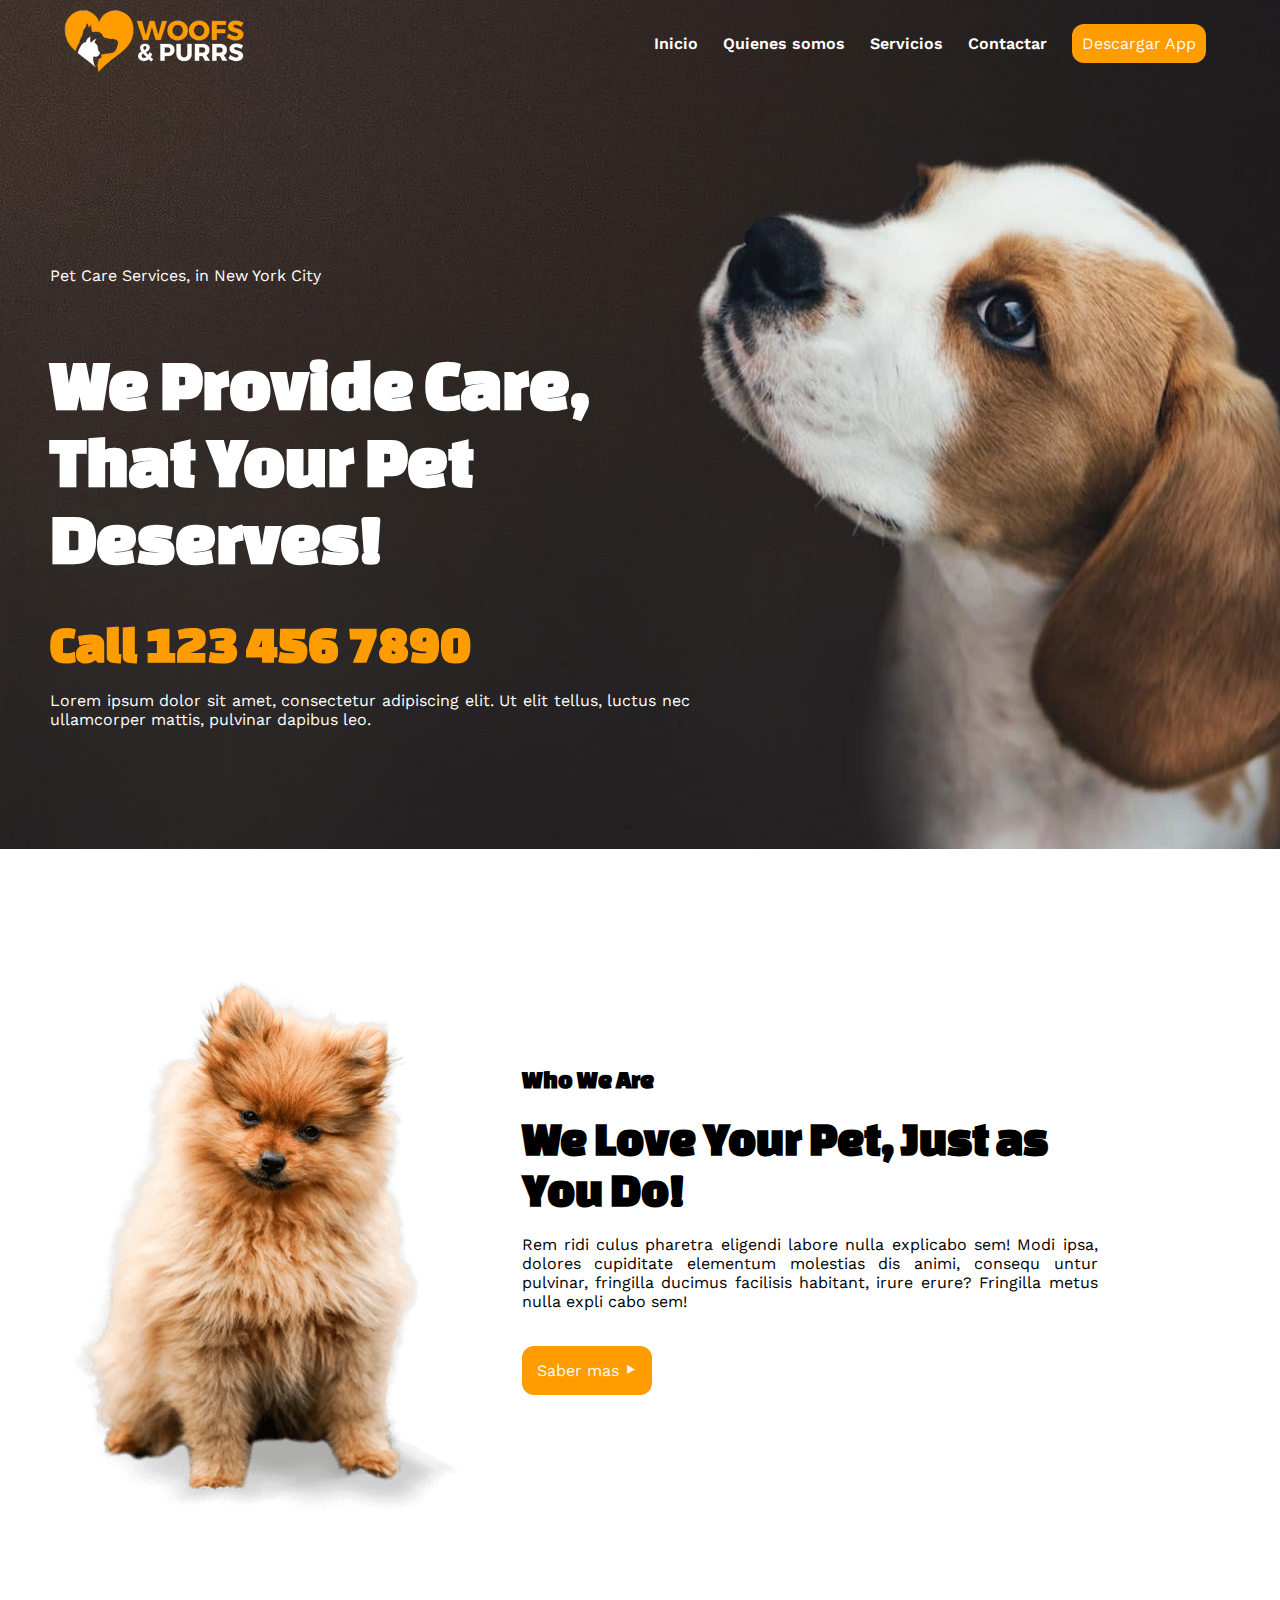
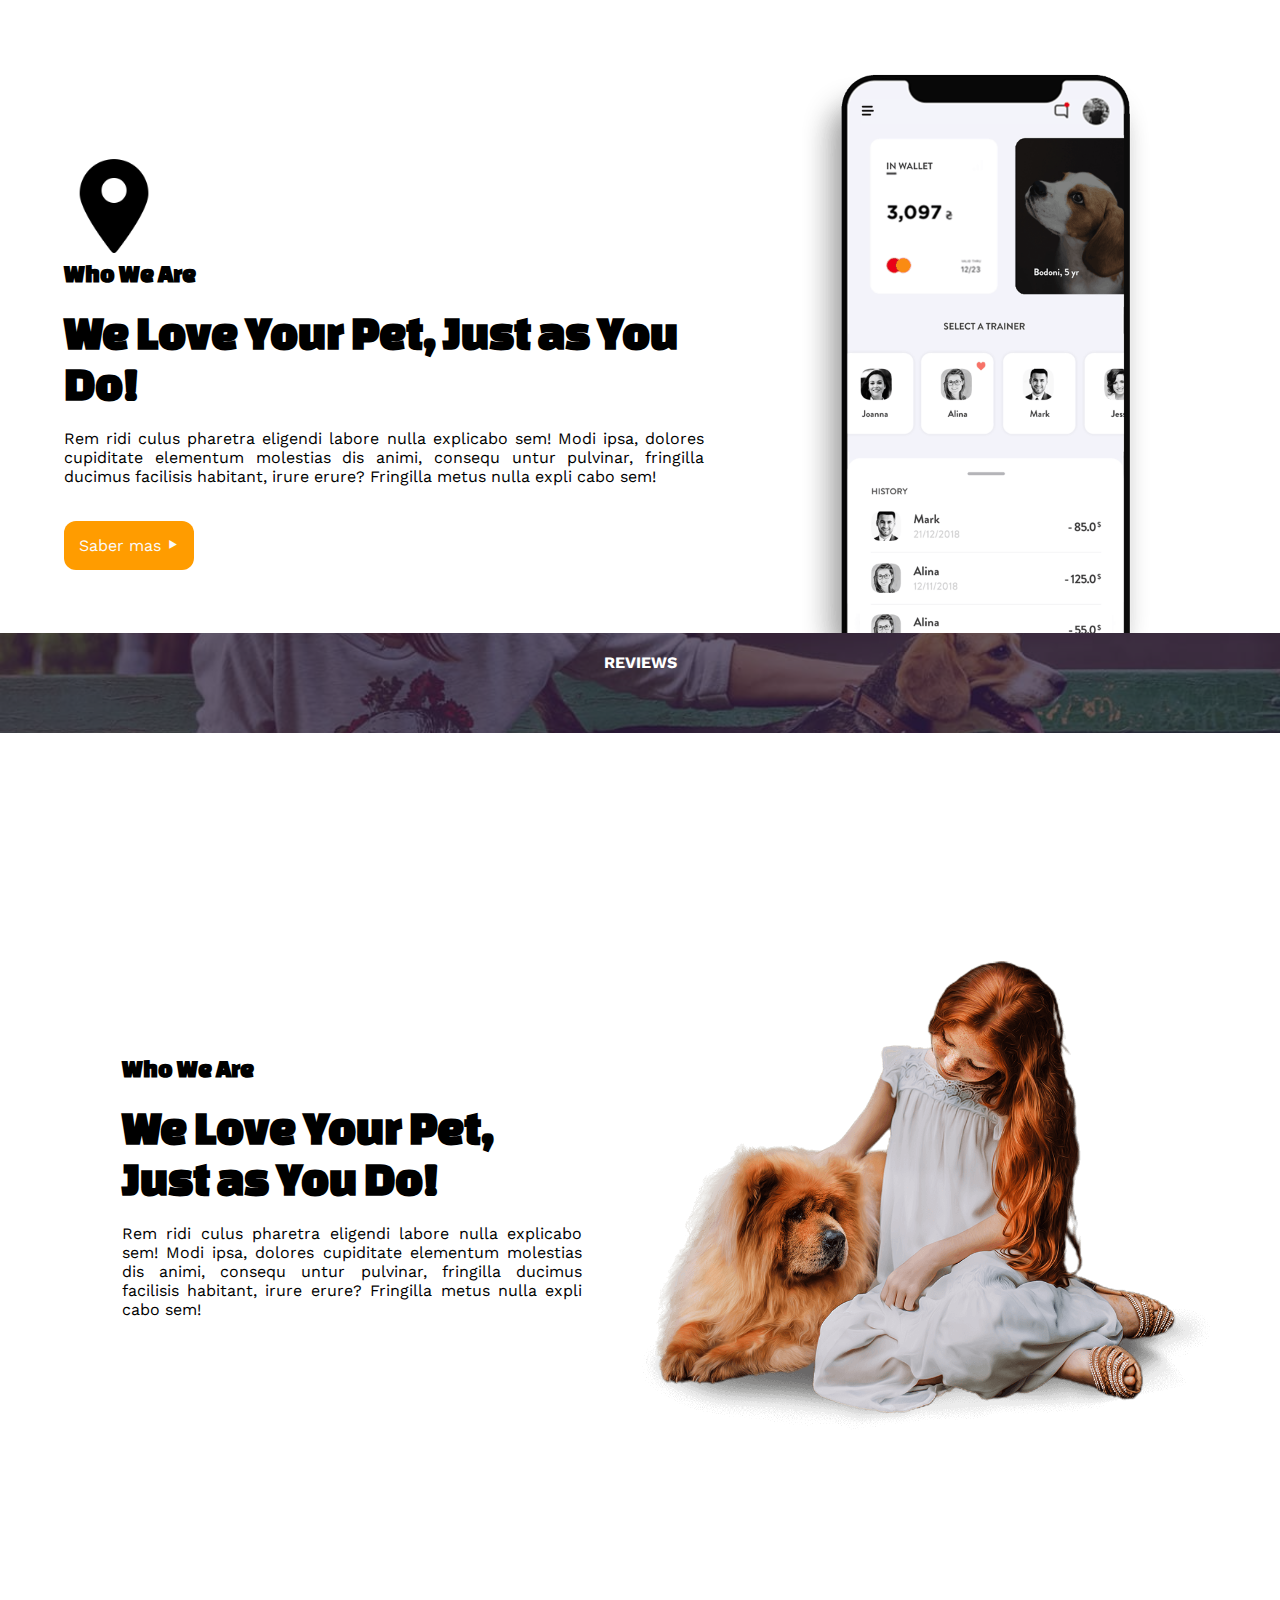
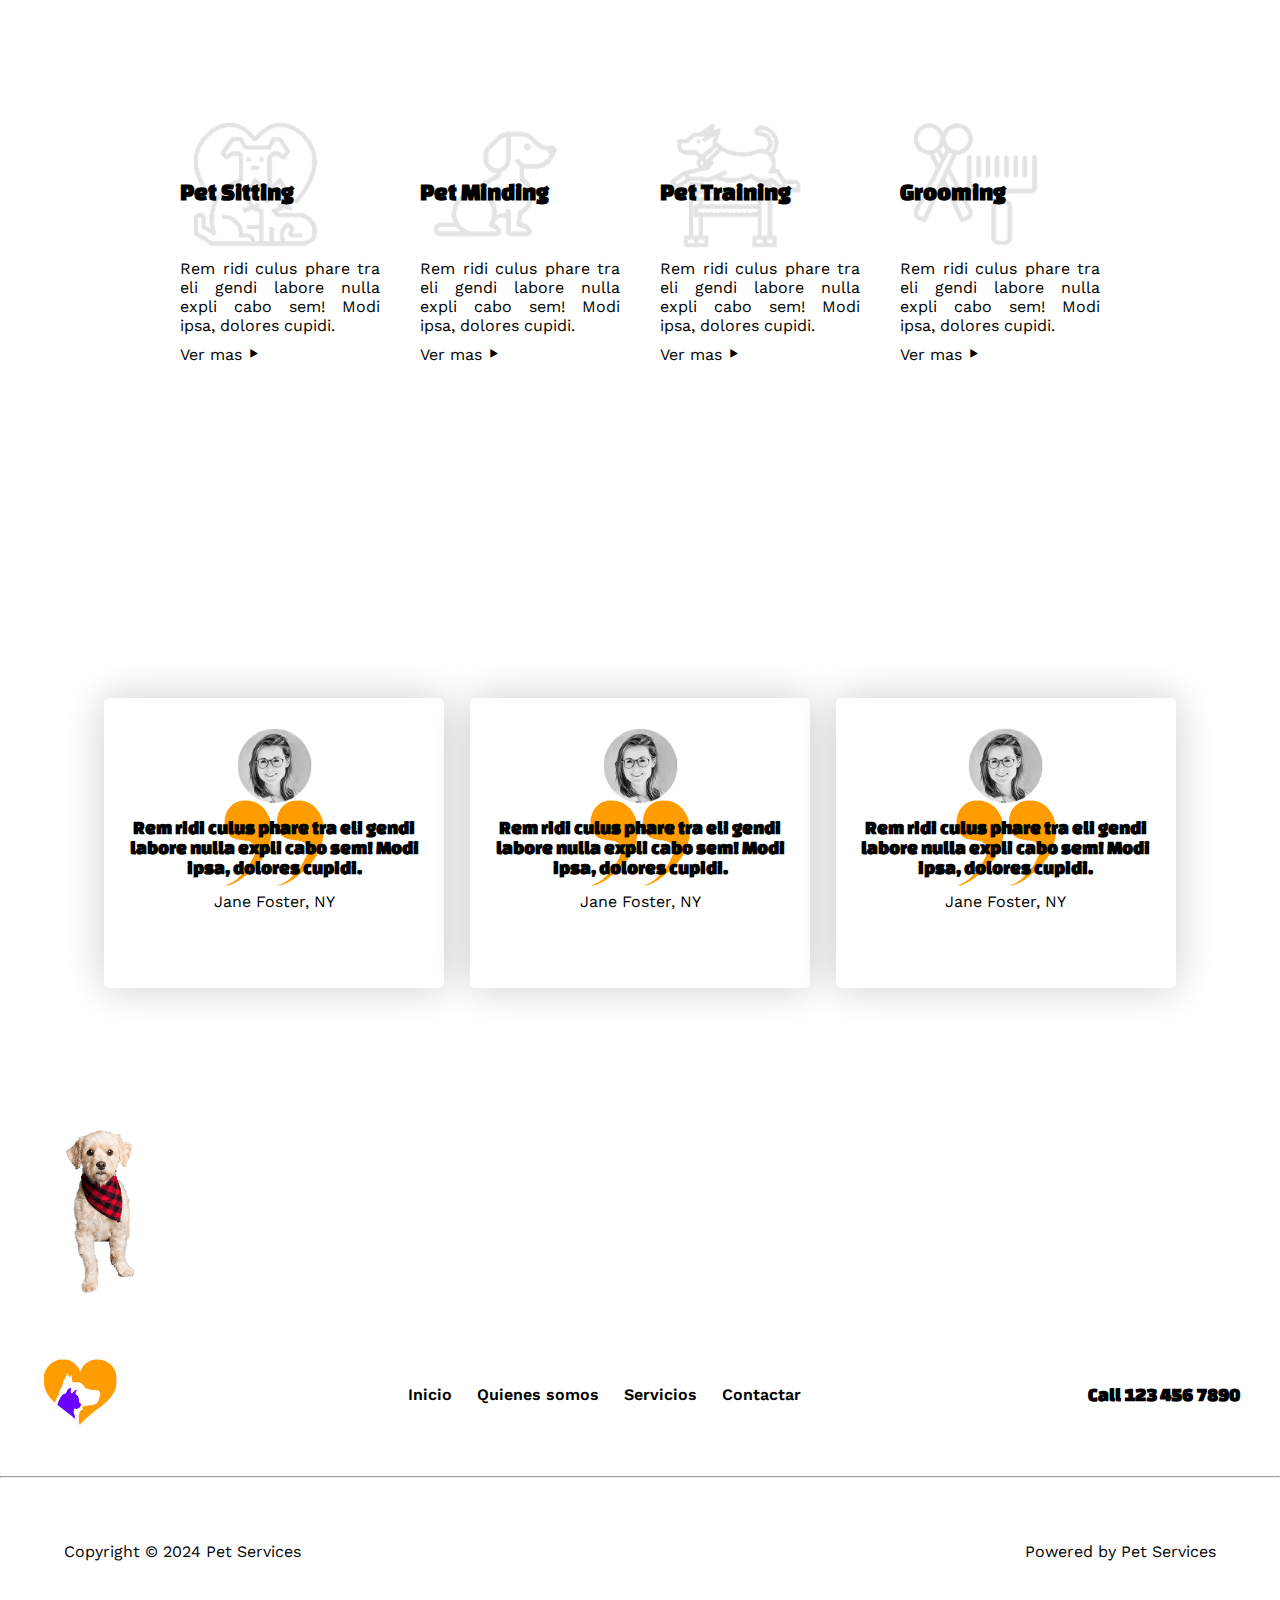
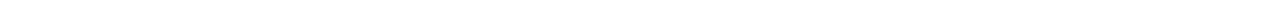
==== commit 128a9747: "Se agrgan los caracteres utf 8" ====
--- a/index.html
+++ b/index.html
@@ -100,7 +100,7 @@
           <article class="elemento-boton" id="boton-saber-mas">
             <a href="#"
               >Saber mas
-              <i class="fas fa-caret-right"></i>
+              <span>&#11208;</span>
             </a>
           </article>
         </section>
@@ -131,7 +131,7 @@
           <article class="elemento-boton" id="boton-saber-mas">
             <a href="#"
               >Saber mas
-              <i class="fas fa-caret-right"></i>
+              <span>&#11208;</span>
             </a>
           </article>
         </section>
@@ -184,7 +184,7 @@
           <section class="elemento-boton targeta-referencia boton-ver-mas">
             <a href="" class=""
               >Ver mas
-              <i class="fas fa-caret-right"></i>
+              <span>&#11208;</span>
             </a>
           </section>
         </section>
@@ -203,7 +203,7 @@
           <section class="elemento-boton targeta-referencia boton-ver-mas">
             <a href="" class=""
               >Ver mas
-              <i class="fas fa-caret-right"></i>
+              <span>&#11208;</span>
             </a>
           </section>
         </section>
@@ -222,7 +222,7 @@
           <section class="elemento-boton targeta-referencia boton-ver-mas">
             <a href="" class=""
               >Ver mas
-              <i class="fas fa-caret-right"></i>
+              <span>&#11208;</span>
             </a>
           </section>
         </section>
@@ -241,7 +241,7 @@
           <section class="elemento-boton targeta-referencia boton-ver-mas">
             <a href="" class=""
               >Ver mas
-              <i class="fas fa-caret-right"></i>
+              <span>&#11208;</span>
             </a>
           </section>
         </section>
--- a/css/estilo.css
+++ b/css/estilo.css
@@ -44,9 +44,9 @@
 .fondo-morado-redes-sociales {
   background-color: rgba(38, 26, 53, 0.7);
   height: 100px;
+}
+.fondo-morado-redes-sociales p {
   text-align: center;
-}
-.fondo-morado-redes-sociales p {
   position: relative;
   padding-top: 20px;
   color: white;
@@ -100,8 +100,12 @@
   background-size: auto;
   background-position: center center;
   background-repeat: no-repeat;
+  background-color: #ffffff;
   text-align: center;
-  background-color: #ffffff;
+
+}
+.targeta-clientes p{
+  text-align: center;
 }
 #fondo-menu-superior {
   display: none;
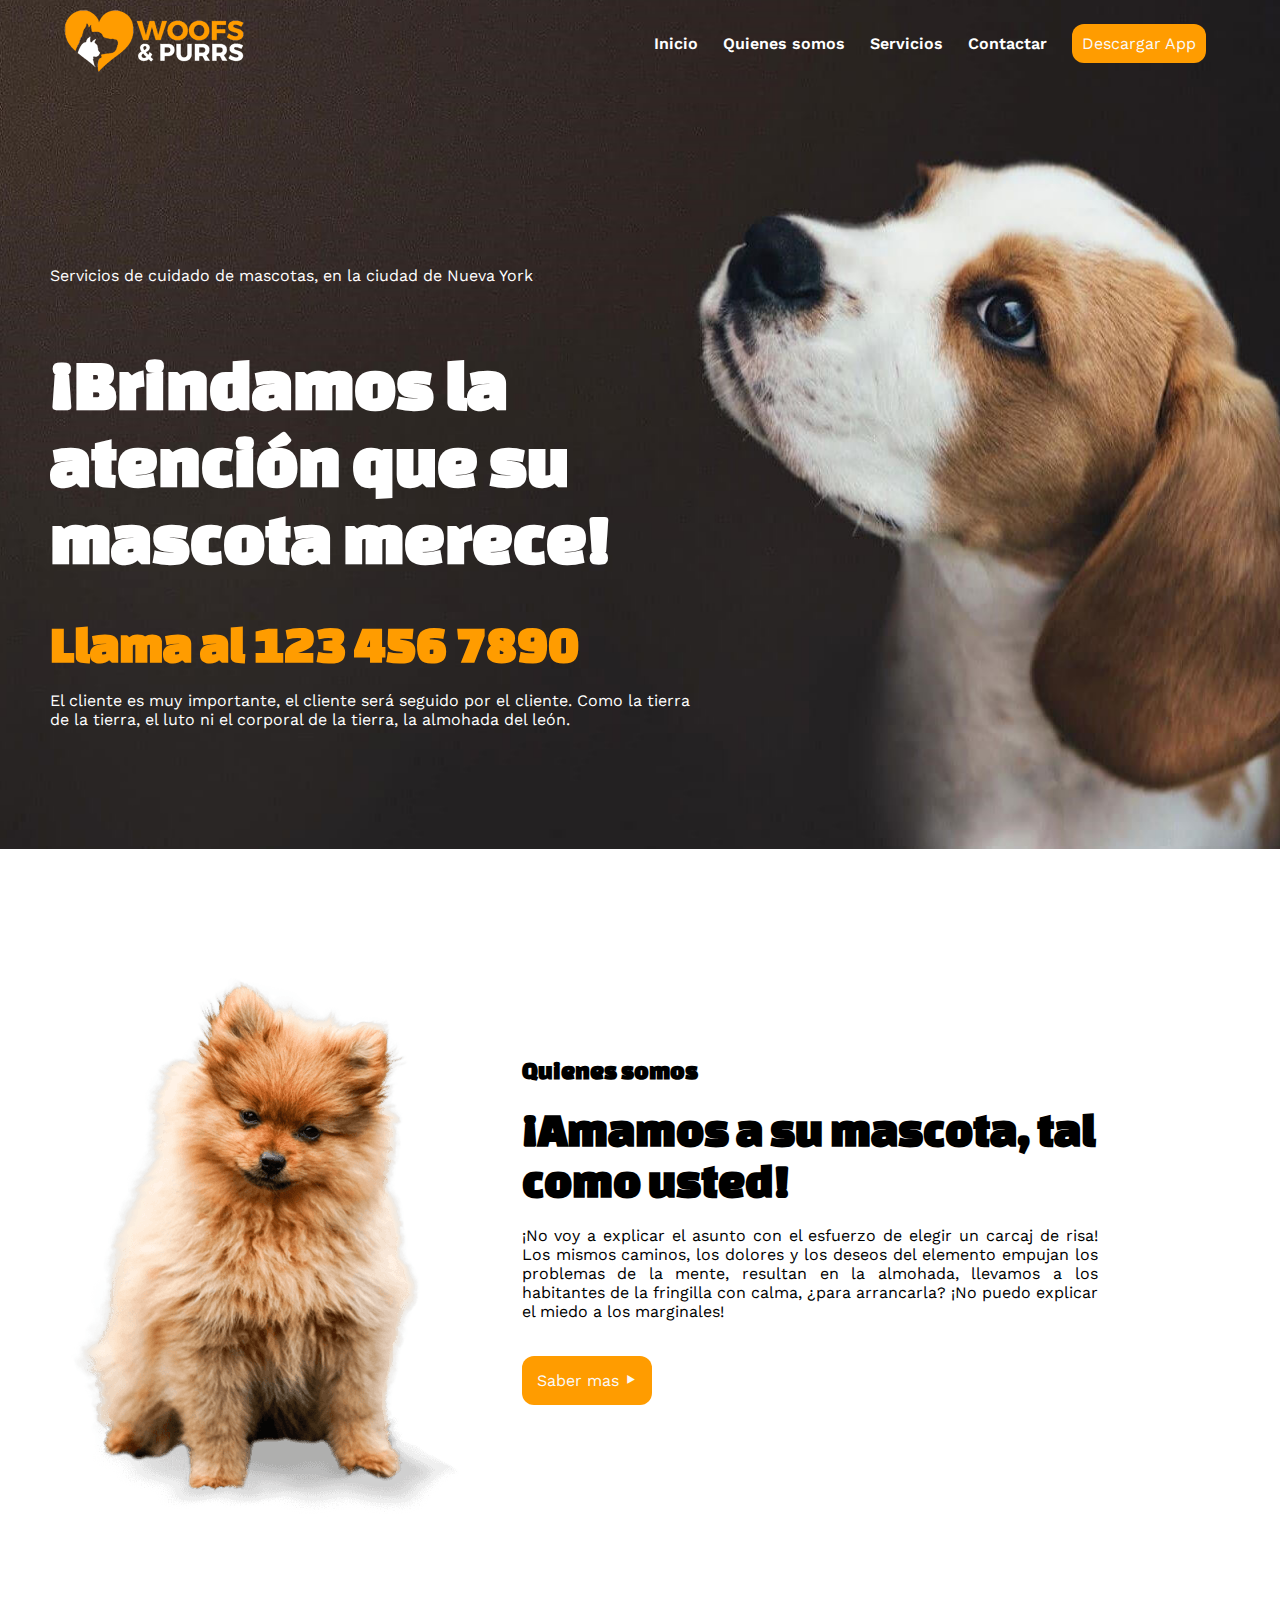
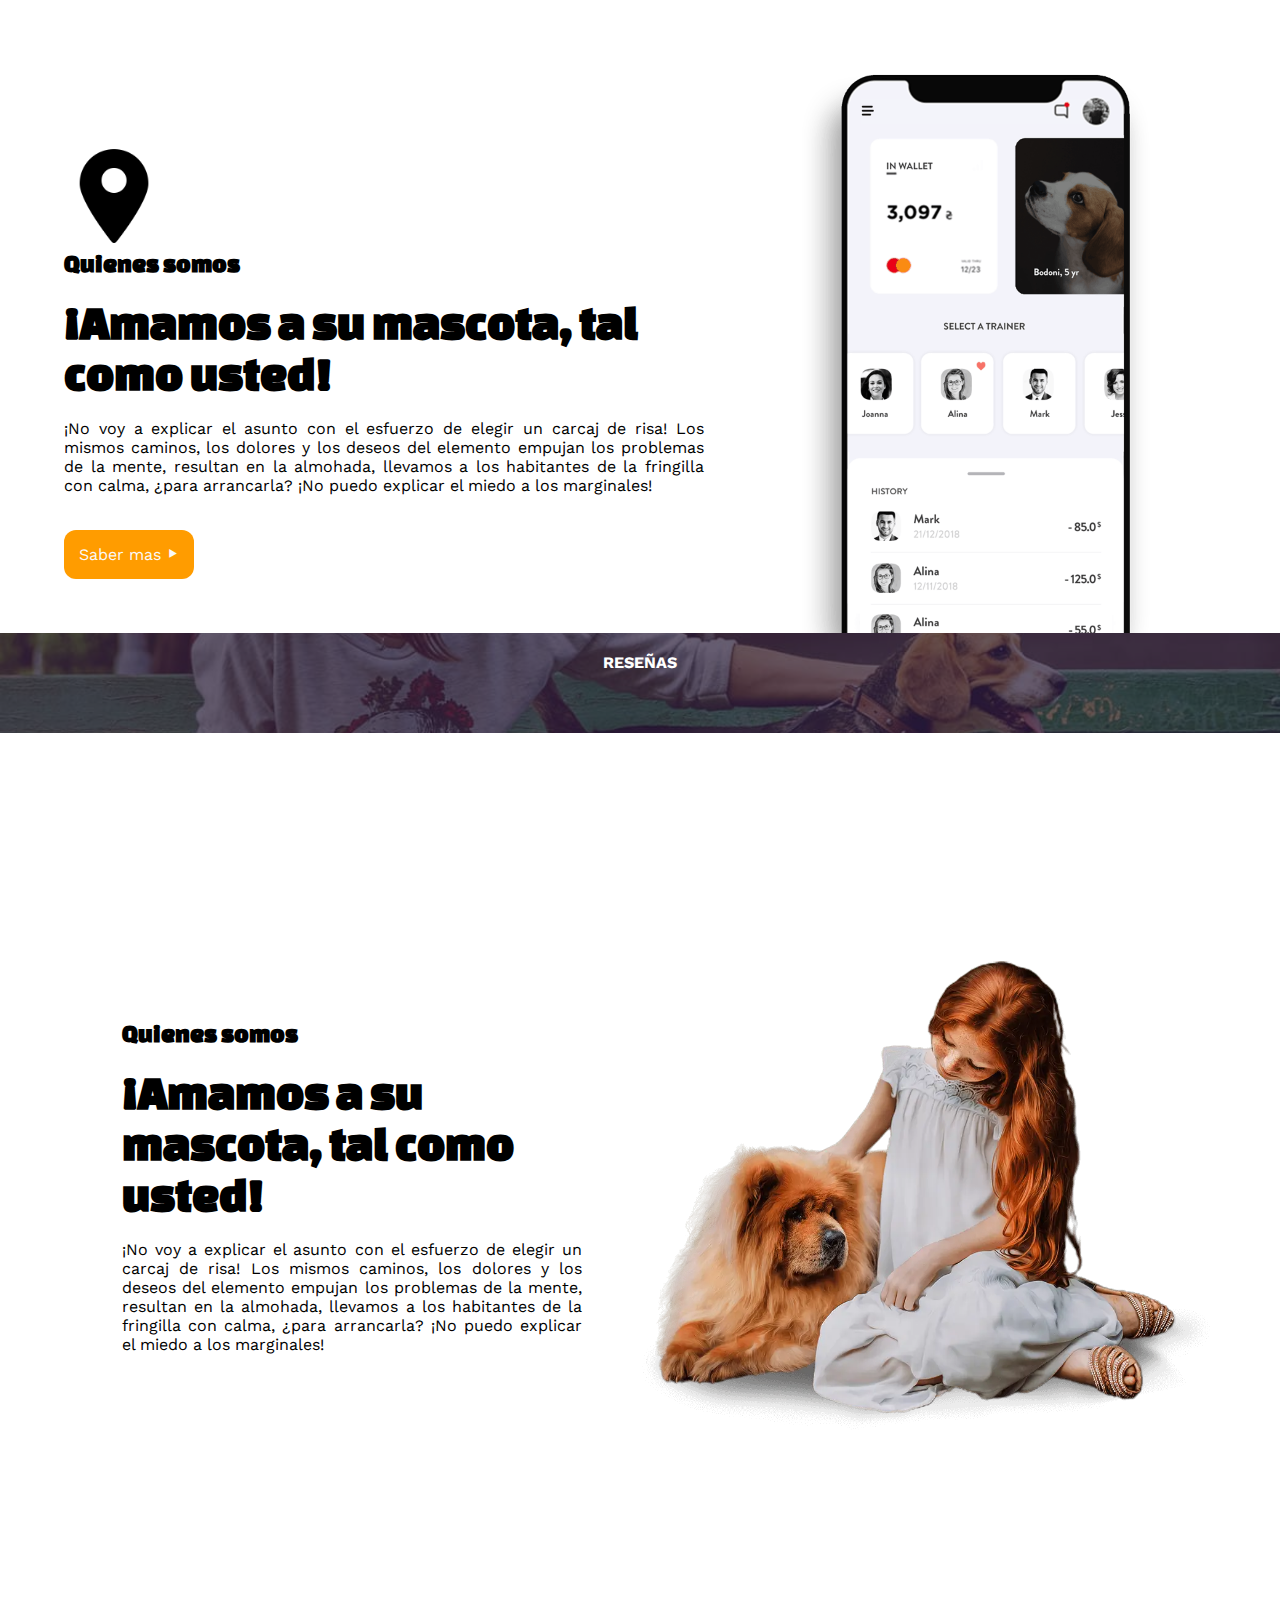
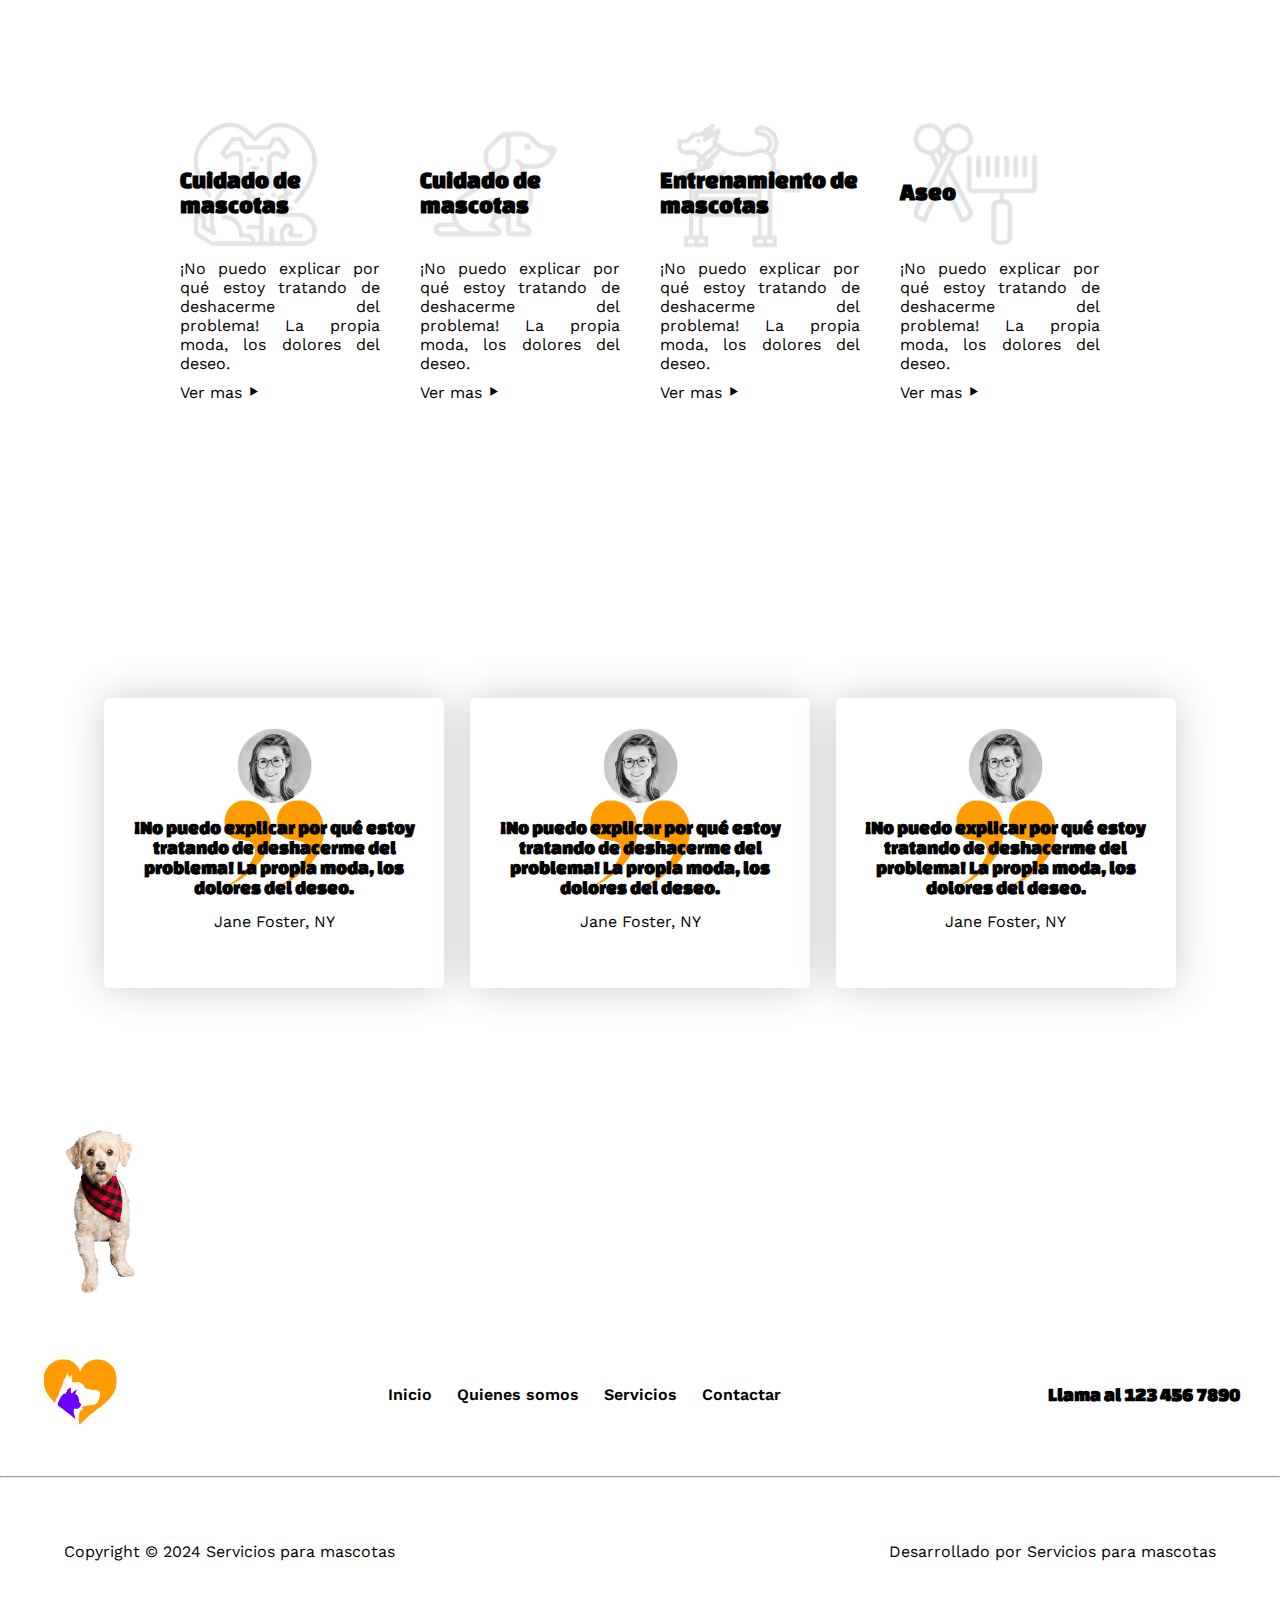
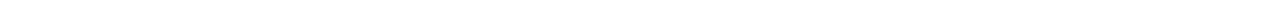
==== commit 0170a3cc: "Refactoring se reduce el tamanio de las imagenes" ====
--- a/index.html
+++ b/index.html
@@ -70,13 +70,12 @@
 
       <section class="contenedor-flexible" id="elemento-texto-heroe">
         <section id="elemento-texto">
-          <p>Pet Care Services, in New York City</p>
-          <h1>We Provide Care, That Your Pet Deserves!</h1>
-          <h2>Call 123 456 7890</h2>
-          <p>
-            Lorem ipsum dolor sit amet, consectetur adipiscing elit. Ut elit
-            tellus, luctus nec ullamcorper mattis, pulvinar dapibus leo.
-          </p>
+          <p>Servicios de cuidado de mascotas, en la ciudad de Nueva York</p>
+          <h1>¡Brindamos la atención que su mascota merece!</h1>
+          <h2>Llama al 123 456 7890</h2>
+          <p>
+            El cliente es muy importante, el cliente será seguido por el cliente. Como la tierra de la tierra, el luto ni el corporal de la tierra, la almohada del león.
+            </p>
         </section>
       </section>
     </header>
@@ -89,13 +88,12 @@
       >
         <img class="contenedor-imagen" src="img/dog-about-400x542.png" />
         <section class="contenedor-informacion">
-          <h3>Who We Are</h3>
-          <h2>We Love Your Pet, Just as You Do!</h2>
-          <p>
-            Rem ridi culus pharetra eligendi labore nulla explicabo sem! Modi
-            ipsa, dolores cupiditate elementum molestias dis animi, consequ
-            untur pulvinar, fringilla ducimus facilisis habitant, irure erure?
-            Fringilla metus nulla expli cabo sem!
+          <h3>Quienes somos</h3>
+          <h2>¡Amamos a su mascota, tal como usted!</h2>
+          <p>
+            ¡No voy a explicar el asunto con el esfuerzo de elegir un carcaj
+             de risa! Los mismos caminos,
+              los dolores y los deseos del elemento empujan los problemas de la mente, resultan en la almohada, llevamos a los habitantes de la fringilla con calma, ¿para arrancarla? ¡No puedo explicar el miedo a los marginales!
           </p>
           <article class="elemento-boton" id="boton-saber-mas">
             <a href="#"
@@ -120,13 +118,10 @@
         <section class="contenedor-informacion">
           <img class="imagen-localizacion" src="img/localizacion.png" />
 
-          <h3>Who We Are</h3>
-          <h2>We Love Your Pet, Just as You Do!</h2>
-          <p>
-            Rem ridi culus pharetra eligendi labore nulla explicabo sem! Modi
-            ipsa, dolores cupiditate elementum molestias dis animi, consequ
-            untur pulvinar, fringilla ducimus facilisis habitant, irure erure?
-            Fringilla metus nulla expli cabo sem!
+          <h3>Quienes somos</h3>
+          <h2>¡Amamos a su mascota, tal como usted!</h2>
+          <p>
+            ¡No voy a explicar el asunto con el esfuerzo de elegir un carcaj de risa! Los mismos caminos, los dolores y los deseos del elemento empujan los problemas de la mente, resultan en la almohada, llevamos a los habitantes de la fringilla con calma, ¿para arrancarla? ¡No puedo explicar el miedo a los marginales!
           </p>
           <article class="elemento-boton" id="boton-saber-mas">
             <a href="#"
@@ -141,7 +136,7 @@
       <article class="fondo-contendor-redes-sociales ">
         <div class="fondo-morado-redes-sociales">
          
-          <p>REVIEWS</p>
+          <p>RESEÑAS</p>
         
         </div>
 
@@ -152,15 +147,12 @@
         class="contenedor contenedor-flexible contenedor-flexible-centro-eje-sec 
         contenedor-flexible-inverso-eje-prin "
       >
-        <img class="imagen-nina" src="img/girl-with-dog-1.png" />
+        <img class="imagen-nina" src="img/girl-with-dog-1.webp" />
         <section class="contenedor-informacion">
-          <h3>Who We Are</h3>
-          <h2>We Love Your Pet, Just as You Do!</h2>
-          <p>
-            Rem ridi culus pharetra eligendi labore nulla explicabo sem! Modi
-            ipsa, dolores cupiditate elementum molestias dis animi, consequ
-            untur pulvinar, fringilla ducimus facilisis habitant, irure erure?
-            Fringilla metus nulla expli cabo sem!
+          <h3>Quienes somos</h3>
+          <h2>¡Amamos a su mascota, tal como usted!</h2>
+          <p>
+            ¡No voy a explicar el asunto con el esfuerzo de elegir un carcaj de risa! Los mismos caminos, los dolores y los deseos del elemento empujan los problemas de la mente, resultan en la almohada, llevamos a los habitantes de la fringilla con calma, ¿para arrancarla? ¡No puedo explicar el miedo a los marginales!
           </p>
         </section>
       </article>
@@ -175,11 +167,10 @@
             class="imagen-contenedor imagen-targeta-servicios"
             style="background-image: url(img/sitting-free-img.png)"
           >
-            <h2>Pet Sitting</h2>
-          </section>
-          <p>
-            Rem ridi culus phare tra eli gendi labore nulla expli cabo sem! Modi
-            ipsa, dolores cupidi.
+            <h2>Cuidado de mascotas</h2>
+          </section>
+          <p>
+            ¡No puedo explicar por qué estoy tratando de deshacerme del problema! La propia moda, los dolores del deseo.
           </p>
           <section class="elemento-boton targeta-referencia boton-ver-mas">
             <a href="" class=""
@@ -194,11 +185,10 @@
             class="imagen-contenedor imagen-targeta-servicios"
             style="background-image: url(img/minding-free-img.png)"
           >
-            <h2>Pet Minding</h2>
-          </section>
-          <p>
-            Rem ridi culus phare tra eli gendi labore nulla expli cabo sem! Modi
-            ipsa, dolores cupidi.
+            <h2>Cuidado de mascotas</h2>
+          </section>
+          <p>
+            ¡No puedo explicar por qué estoy tratando de deshacerme del problema! La propia moda, los dolores del deseo.
           </p>
           <section class="elemento-boton targeta-referencia boton-ver-mas">
             <a href="" class=""
@@ -213,11 +203,10 @@
             class="imagen-contenedor imagen-targeta-servicios"
             style="background-image: url(img/training-free-img.png)"
           >
-            <h2>Pet Training</h2>
-          </section>
-          <p>
-            Rem ridi culus phare tra eli gendi labore nulla expli cabo sem! Modi
-            ipsa, dolores cupidi.
+            <h2>Entrenamiento de mascotas</h2>
+          </section>
+          <p>
+            ¡No puedo explicar por qué estoy tratando de deshacerme del problema! La propia moda, los dolores del deseo.
           </p>
           <section class="elemento-boton targeta-referencia boton-ver-mas">
             <a href="" class=""
@@ -232,11 +221,10 @@
             class="imagen-contenedor imagen-targeta-servicios"
             style="background-image: url(img/grooming-free-img.png)"
           >
-            <h2>Grooming</h2>
-          </section>
-          <p>
-            Rem ridi culus phare tra eli gendi labore nulla expli cabo sem! Modi
-            ipsa, dolores cupidi.
+            <h2>Aseo</h2>
+          </section>
+          <p>
+            ¡No puedo explicar por qué estoy tratando de deshacerme del problema! La propia moda, los dolores del deseo.
           </p>
           <section class="elemento-boton targeta-referencia boton-ver-mas">
             <a href="" class=""
@@ -254,16 +242,14 @@
         <section class="targeta-clientes">
           <img src="img/client1-free-img.png" alt="" class="imagen-cliente" />
           <h3>
-            Rem ridi culus phare tra eli gendi labore nulla expli cabo sem! Modi
-            ipsa, dolores cupidi.
+            ¡No puedo explicar por qué estoy tratando de deshacerme del problema! La propia moda, los dolores del deseo.
           </h3>
           <p class="targeta-referencia">Jane Foster, NY</p>
         </section>
         <section class="targeta-clientes">
           <img src="img/client1-free-img.png" alt="" class="imagen-cliente" />
           <h3>
-            Rem ridi culus phare tra eli gendi labore nulla expli cabo sem! Modi
-            ipsa, dolores cupidi.
+            ¡No puedo explicar por qué estoy tratando de deshacerme del problema! La propia moda, los dolores del deseo.
           </h3>
           <p class="targeta-referencia">Jane Foster, NY</p>
         </section>
@@ -271,8 +257,7 @@
         <section class="targeta-clientes">
           <img src="img/client1-free-img.png" alt="" class="imagen-cliente" />
           <h3>
-            Rem ridi culus phare tra eli gendi labore nulla expli cabo sem! Modi
-            ipsa, dolores cupidi.
+            ¡No puedo explicar por qué estoy tratando de deshacerme del problema! La propia moda, los dolores del deseo.
           </h3>
           <p class="targeta-referencia">Jane Foster, NY</p>
         </section>
@@ -299,14 +284,14 @@
             <li class="menu-li"><a href="paginas/contactar.html">Contactar</a></li>
           </ul>
         </nav>
-        <h3>Call 123 456 7890</h3>
+        <h3>Llama al 123 456 7890</h3>
       </section>
       <hr />
       <section
         class="contenedor-flexible contenedor-flexible-espacio-eje-prin texto-footer"
       >
-        <p>Copyright © 2024 Pet Services</p>
-        <p>Powered by Pet Services</p>
+        <p>Copyright © 2024 Servicios para mascotas</p>
+        <p>Desarrollado por  Servicios para mascotas</p>
       </section>
     </footer>
   </body>
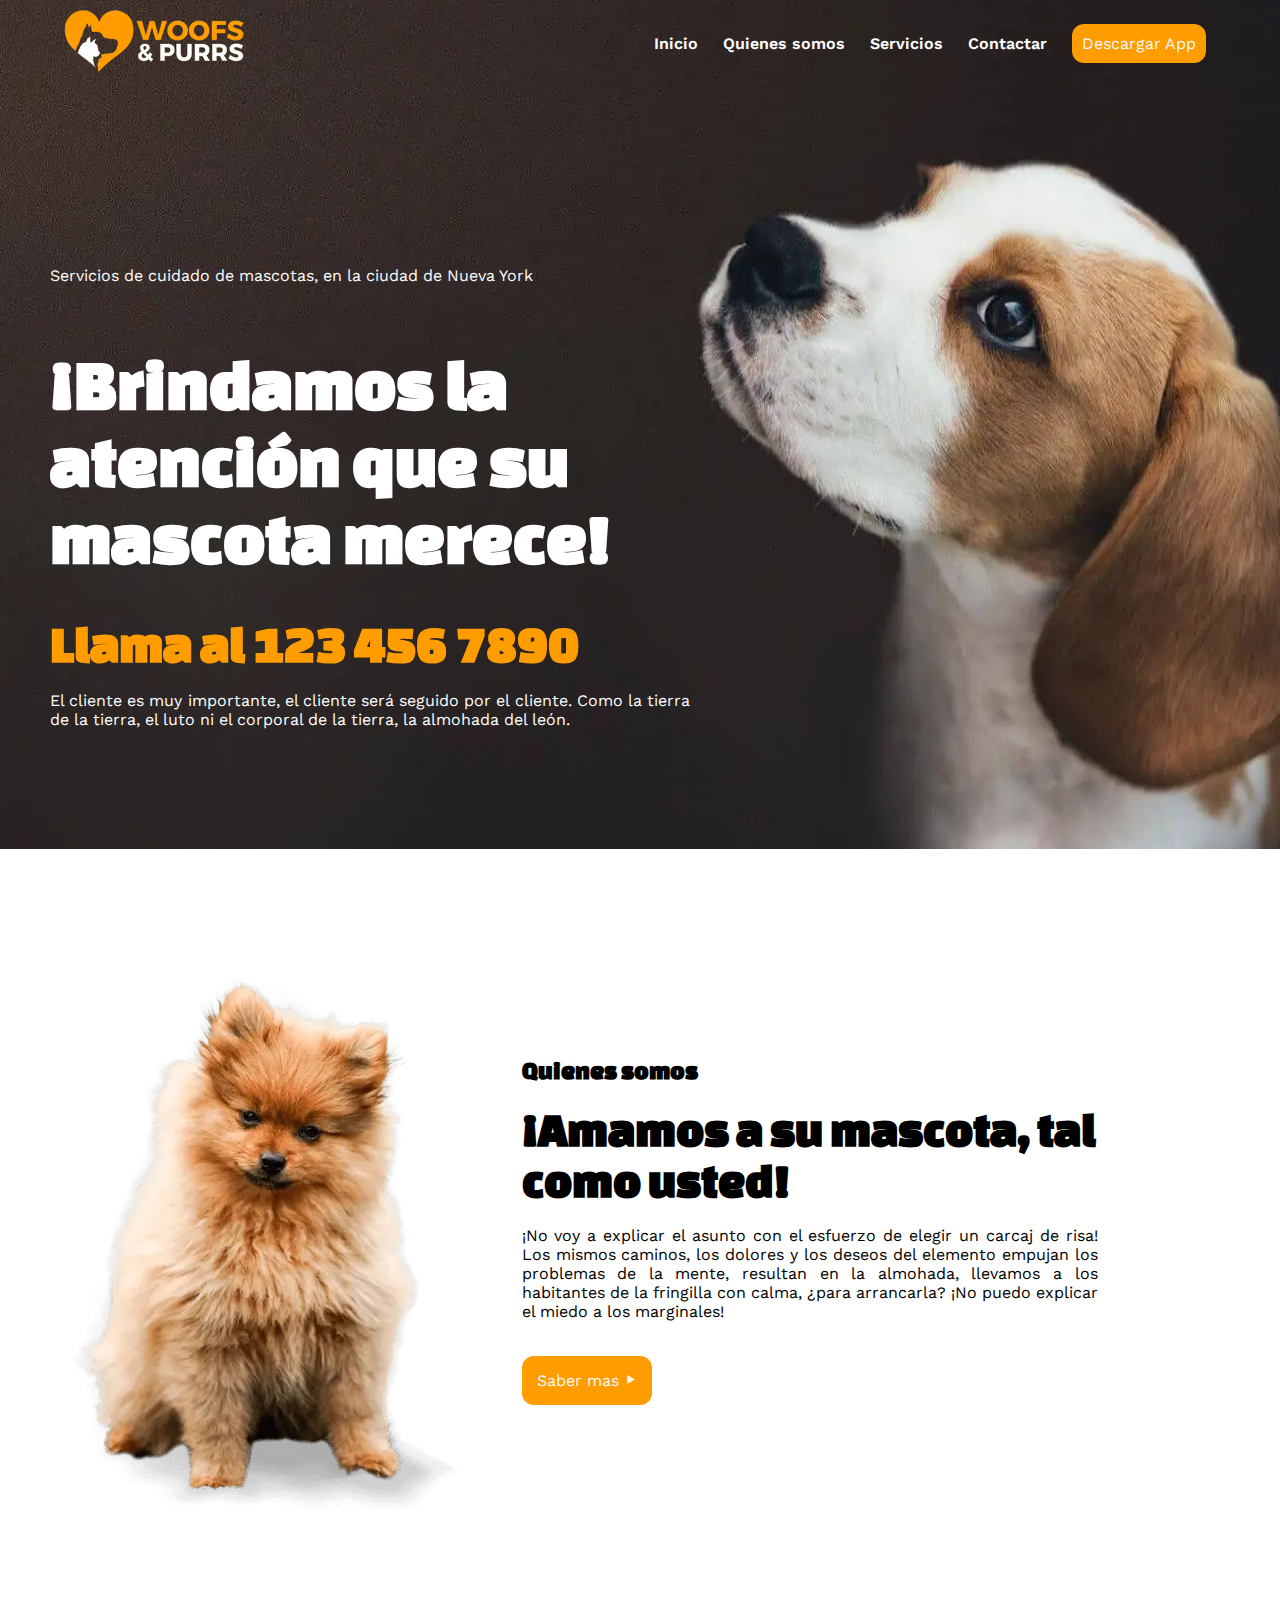
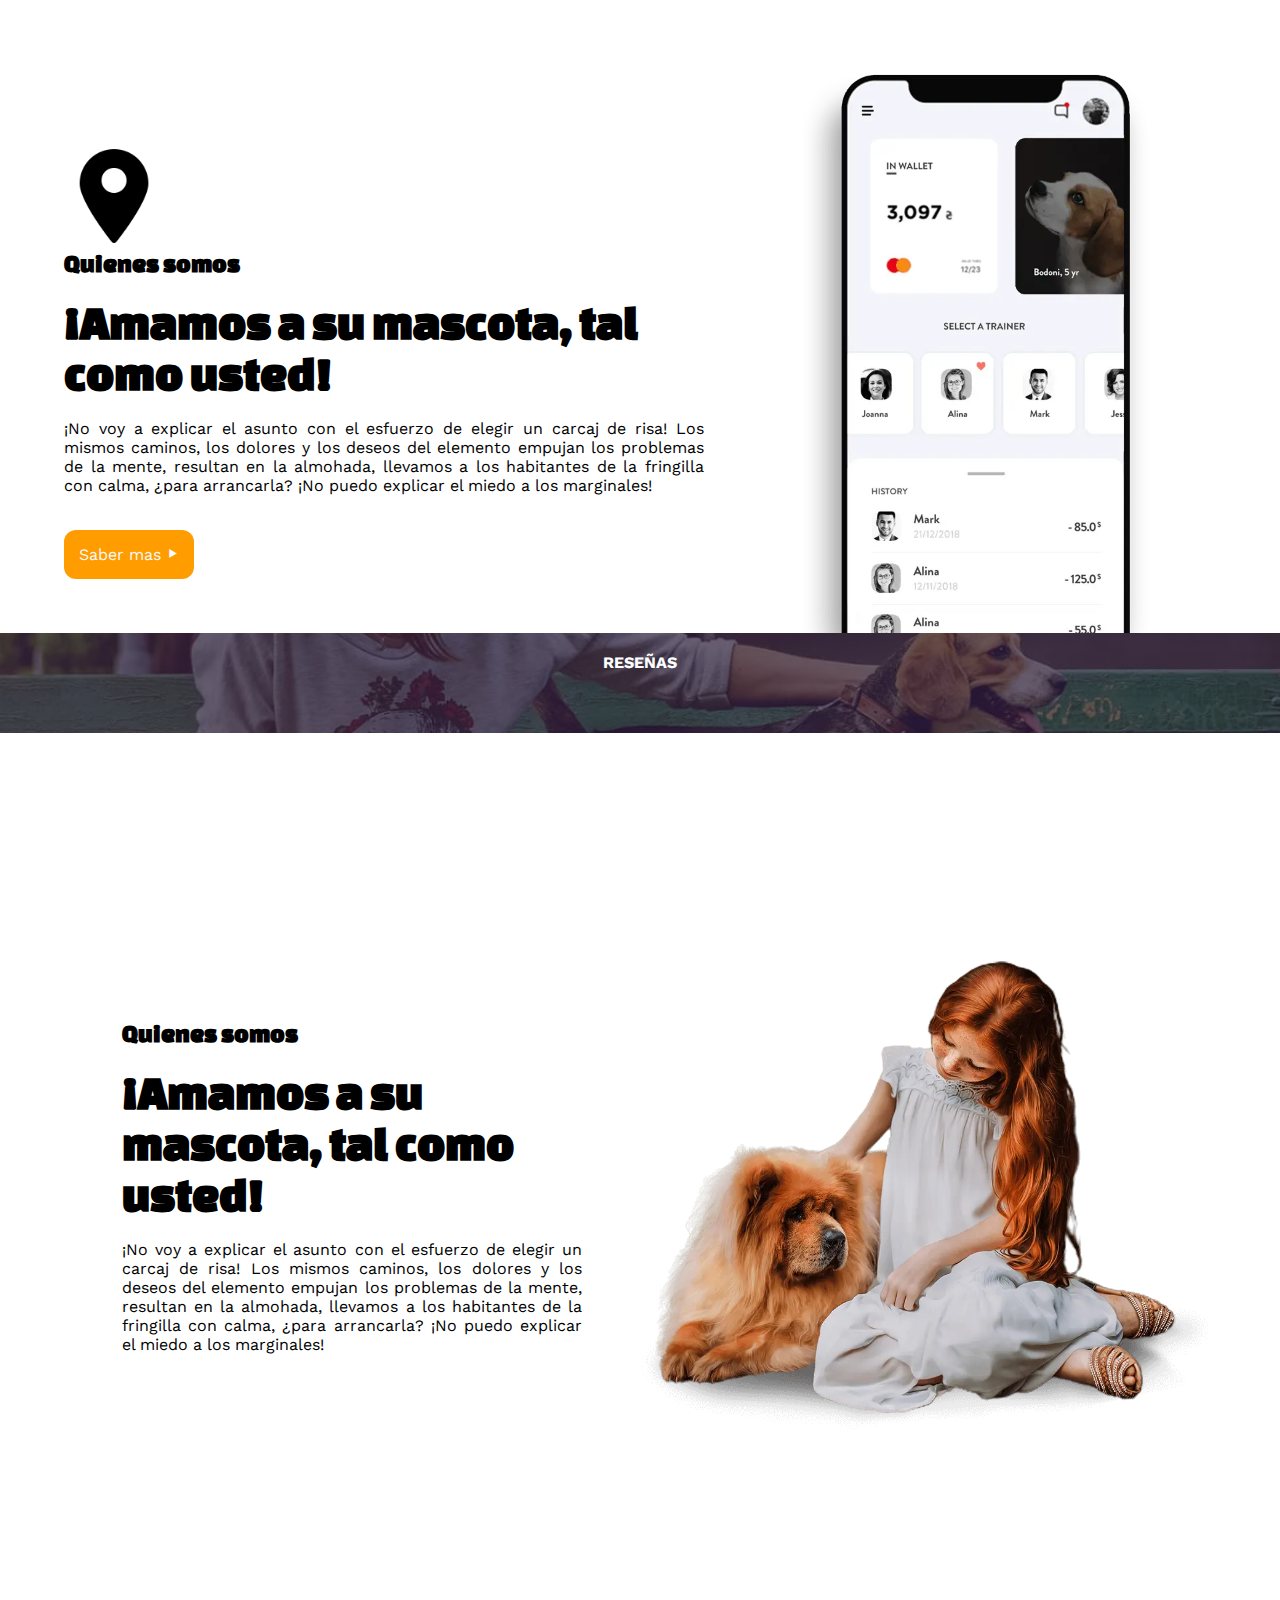
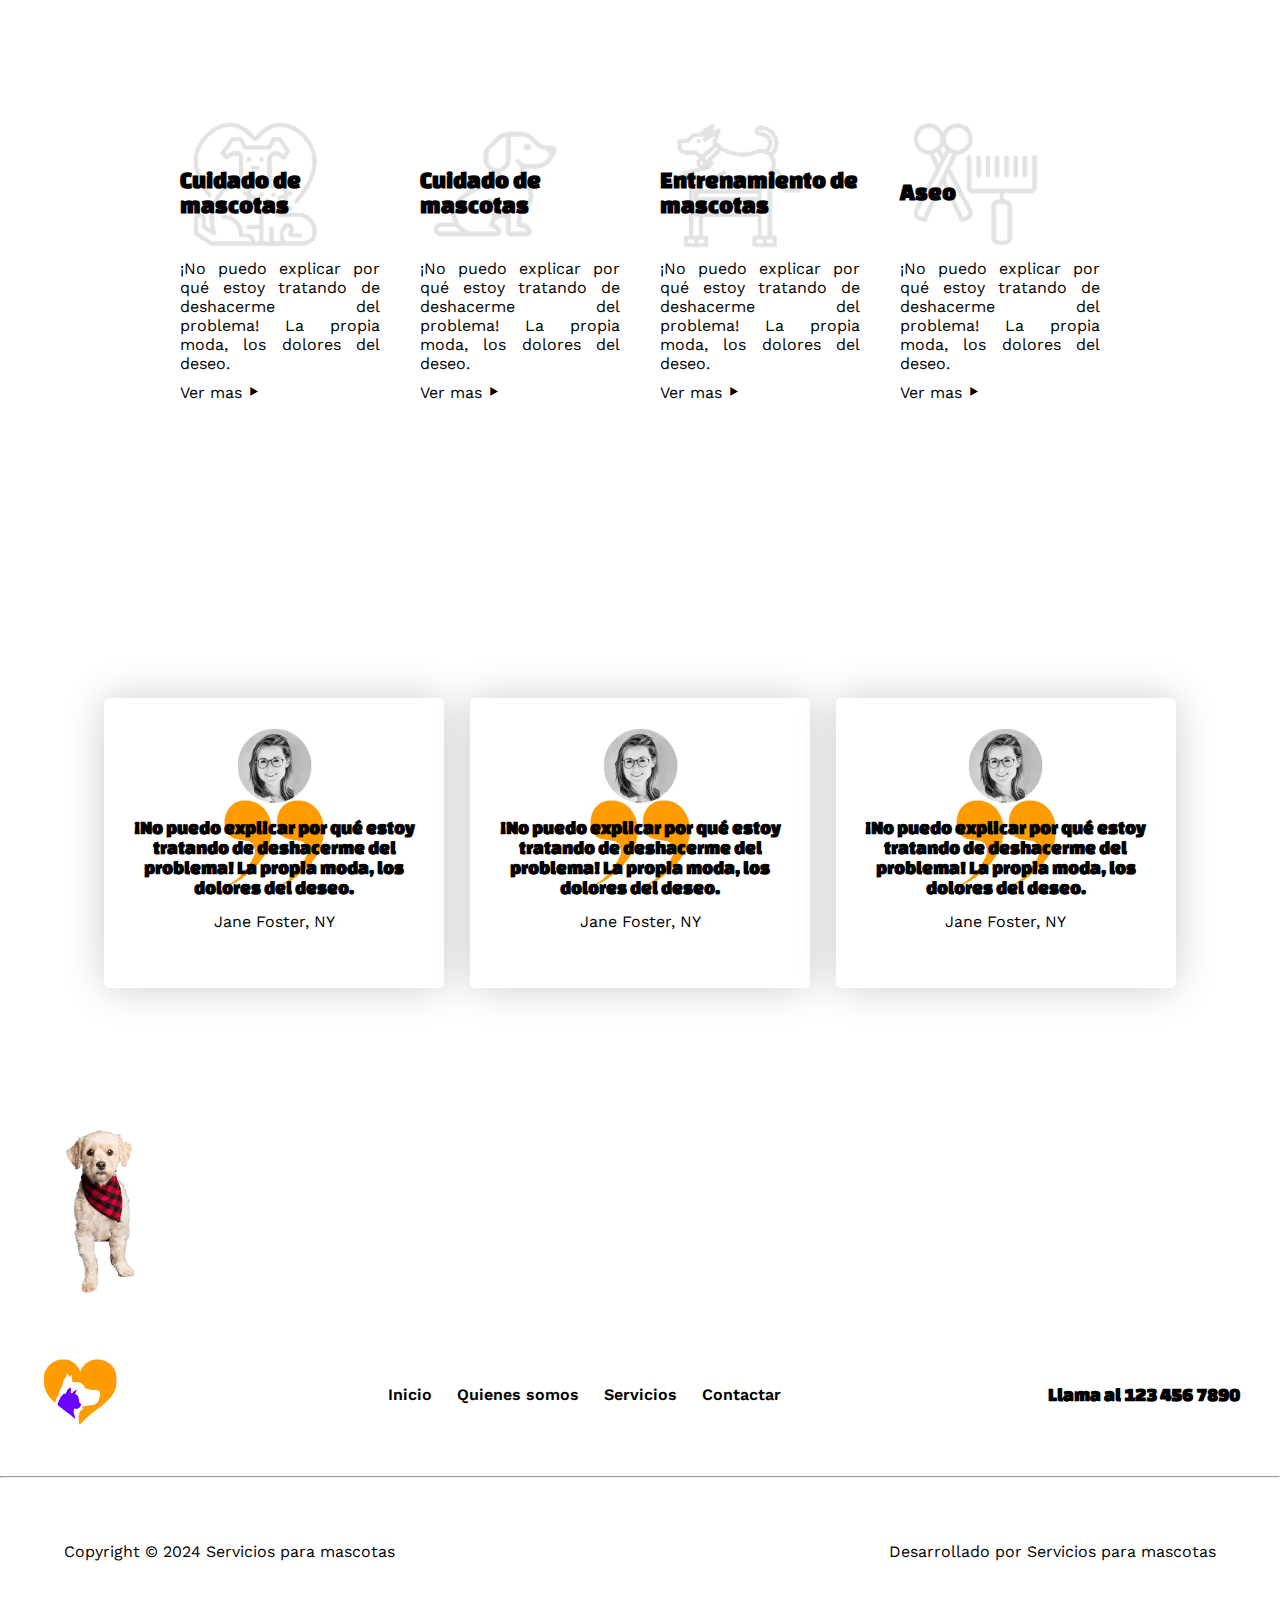
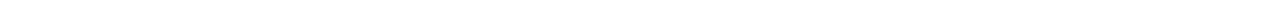
==== commit d82c22a7: "Refactoring se cambia el formato de las imagenes a webp" ====
--- a/index.html
+++ b/index.html
@@ -26,7 +26,7 @@
         <article  class="contenedor-flexible-espacio-eje-prin
         contenedor-menu-desplegable-flexible">
           <div class="menu-logo-texto">
-            <img src="img/logo1-free-img-140x48.png" />
+            <img src="img/logo1-free-img-140x48.webp" />
           </div>
           <label for="desplegable" class="boton-desplegar">
             <span class="fa-solid fa-bars">&#9776</span>
@@ -53,7 +53,7 @@
         contenedor-flexible-espacio-eje-prin menu-superior"
       >
         <div class="menu-logo-texto">
-          <img src="img/logo-free-img.png" />
+          <img src="img/logo-free-img.webp" />
         </div>
         <nav class="menu-logo-texto">
           <ul class="menu-principal">
@@ -86,7 +86,7 @@
         contenedor-flexible 
         contenedor-flexible-centro-eje-sec"
       >
-        <img class="contenedor-imagen" src="img/dog-about-400x542.png" />
+        <img class="contenedor-imagen" src="img/dog-about-400x542.webp" />
         <section class="contenedor-informacion">
           <h3>Quienes somos</h3>
           <h2>¡Amamos a su mascota, tal como usted!</h2>
@@ -113,10 +113,10 @@
       >
         <img
           class="contenedor-imagen imagen-celular"
-          src="img/app-design-free-img-1.png"
+          src="img/app-design-free-img-1.webp"
         />
         <section class="contenedor-informacion">
-          <img class="imagen-localizacion" src="img/localizacion.png" />
+          <img class="imagen-localizacion" src="img/localizacion.webp" />
 
           <h3>Quienes somos</h3>
           <h2>¡Amamos a su mascota, tal como usted!</h2>
@@ -165,7 +165,7 @@
         <section class="targeta-servicio">
           <section
             class="imagen-contenedor imagen-targeta-servicios"
-            style="background-image: url(img/sitting-free-img.png)"
+            style="background-image: url(img/sitting-free-img.webp)"
           >
             <h2>Cuidado de mascotas</h2>
           </section>
@@ -183,7 +183,7 @@
         <section class="targeta-servicio">
           <section
             class="imagen-contenedor imagen-targeta-servicios"
-            style="background-image: url(img/minding-free-img.png)"
+            style="background-image: url(img/minding-free-img.webp)"
           >
             <h2>Cuidado de mascotas</h2>
           </section>
@@ -201,7 +201,7 @@
         <section class="targeta-servicio">
           <section
             class="imagen-contenedor imagen-targeta-servicios"
-            style="background-image: url(img/training-free-img.png)"
+            style="background-image: url(img/training-free-img.webp)"
           >
             <h2>Entrenamiento de mascotas</h2>
           </section>
@@ -219,7 +219,7 @@
         <section class="targeta-servicio">
           <section
             class="imagen-contenedor imagen-targeta-servicios"
-            style="background-image: url(img/grooming-free-img.png)"
+            style="background-image: url(img/grooming-free-img.webp)"
           >
             <h2>Aseo</h2>
           </section>
@@ -240,14 +240,14 @@
         class="contenedor contenedor-flexible contenedor-flexible-centro-eje-sec contenedor-flexible-centro-eje-prin contenedor-clientes contenedor-flexible-wrap"
       >
         <section class="targeta-clientes">
-          <img src="img/client1-free-img.png" alt="" class="imagen-cliente" />
+          <img src="img/client1-free-img.webp" alt="" class="imagen-cliente" />
           <h3>
             ¡No puedo explicar por qué estoy tratando de deshacerme del problema! La propia moda, los dolores del deseo.
           </h3>
           <p class="targeta-referencia">Jane Foster, NY</p>
         </section>
         <section class="targeta-clientes">
-          <img src="img/client1-free-img.png" alt="" class="imagen-cliente" />
+          <img src="img/client1-free-img.webp" alt="" class="imagen-cliente" />
           <h3>
             ¡No puedo explicar por qué estoy tratando de deshacerme del problema! La propia moda, los dolores del deseo.
           </h3>
@@ -255,7 +255,7 @@
         </section>
 
         <section class="targeta-clientes">
-          <img src="img/client1-free-img.png" alt="" class="imagen-cliente" />
+          <img src="img/client1-free-img.webp" alt="" class="imagen-cliente" />
           <h3>
             ¡No puedo explicar por qué estoy tratando de deshacerme del problema! La propia moda, los dolores del deseo.
           </h3>
@@ -267,14 +267,14 @@
     </main>
 
     <footer>
-      <img src="img/doggy-214x300.png" id="imagen-doggy" >
+      <img src="img/doggy-214x300.webp" id="imagen-doggy" >
       <section
         class="contenedor-flexible contenedor-flexible-espacio-eje-prin 
         contenedor-flexible-centro-eje-sec contenedor-footer"
       >
      
         <article class="menu-logo-texto">
-          <img src="img/favicon-free-img.png" class="imagen-logo-footer" />
+          <img src="img/favicon-free-img.webp" class="imagen-logo-footer" />
         </article>
         <nav class="menu-logo-texto">
           <ul class="menu-principal">
--- a/css/estilo.css
+++ b/css/estilo.css
@@ -30,7 +30,7 @@
   }
 }
 .fondo-contendor-redes-sociales {
-  background-image: url("../img/feature-img2-free-img.jpg");
+  background-image: url("../img/feature-img2-free-img.webp");
   background-position: center center;
   background-size: cover;
   background-repeat: no-repeat;
@@ -84,7 +84,7 @@
   font-family: "Work Sans", sans-serif;
 }
 .foto-encabezado {
-  background-image: url("../img/perrito-pequenio.jpg");
+  background-image: url("../img/perrito-pequenio.webp");
   background-repeat: no-repeat;
   background-size: 110% 110%;
   background-position: center center;
@@ -96,7 +96,7 @@
   padding: 20px;
   box-shadow: 0px 0px 40px rgba(0, 0, 0, 0.2);
   border-radius: 5px;
-  background-image: url("../img/quotes-free-img.png");
+  background-image: url("../img/quotes-free-img.webp");
   background-size: auto;
   background-position: center center;
   background-repeat: no-repeat;
